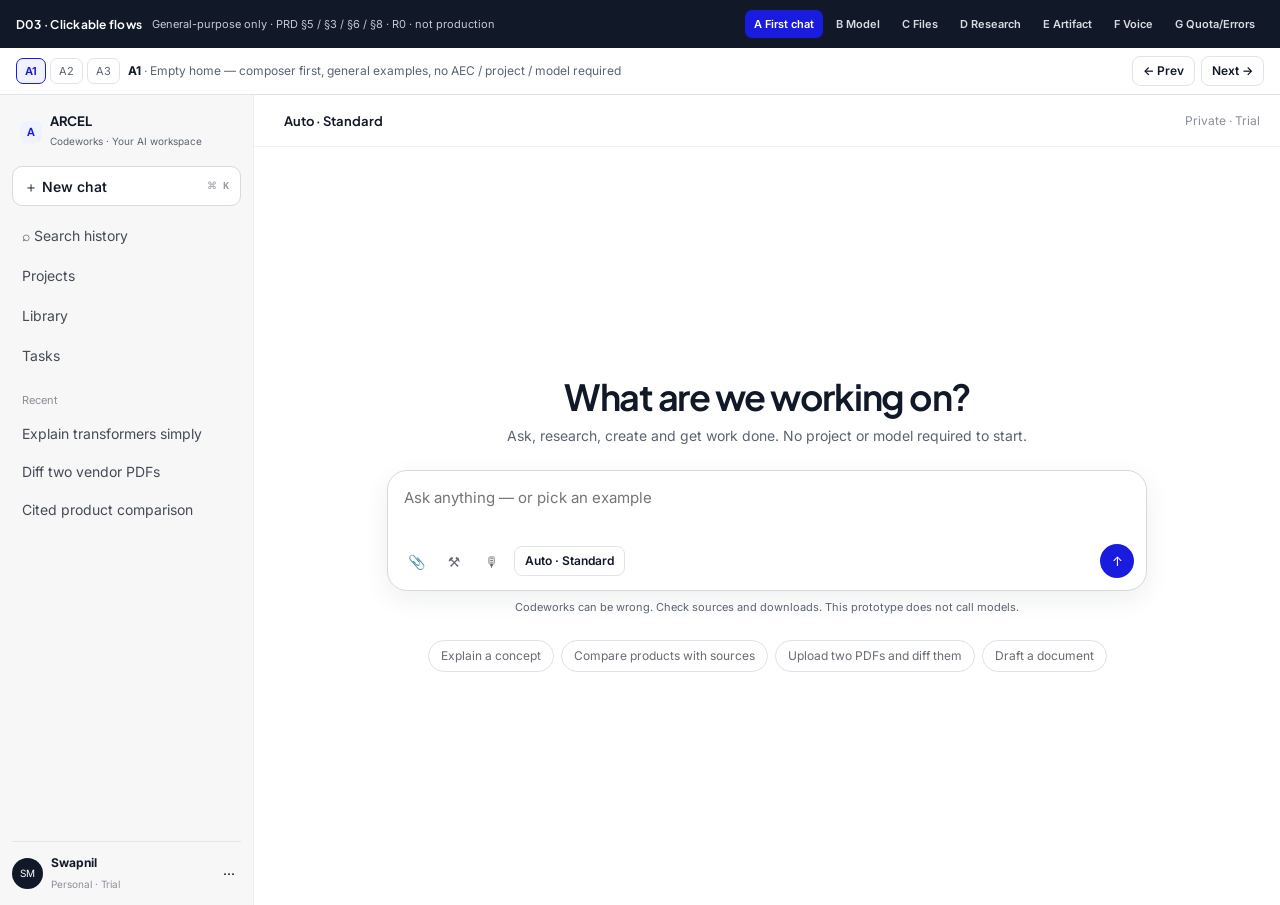
==== docs/flows/prototype/index.html @ da74b68b "docs(D03): add clickable flows for core Codeworks UX R0 flow map and self-contained HTML prototype f" ====
<!doctype html>
<html lang="en">
<head>
  <meta charset="UTF-8" />
  <meta name="viewport" content="width=device-width, initial-scale=1.0" />
  <meta name="theme-color" content="#FFFFFF" />
  <meta name="color-scheme" content="light" />
  <title>ARCEL Codeworks — D03 clickable flows</title>
  <link rel="preconnect" href="https://fonts.googleapis.com" />
  <link rel="preconnect" href="https://fonts.gstatic.com" crossorigin />
  <link href="https://fonts.googleapis.com/css2?family=Inter:wght@400;500;600;650&family=Plus+Jakarta+Sans:wght@560;650;700&display=swap" rel="stylesheet" />
  <style>
    :root {
      --blue: #191bdf;
      --ink: #111827;
      --muted: #5a6470;
      --pale: #f1f2ff;
      --sidebar: #f7f7f8;
      --line: #e2e3e7;
      --white: #ffffff;
      --radius: 14px;
      --ease: cubic-bezier(.2, .8, .2, 1);
      --warn: #8a5a00;
      --warn-bg: #fff6e5;
      --danger: #9b1c1c;
      --danger-bg: #fdecec;
      --ok: #0f6b3a;
      --ok-bg: #e8f7ee;
    }
    * { box-sizing: border-box; }
    html, body { margin: 0; min-height: 100%; background: #eef0f3; color: var(--ink); font: 14px/1.5 Inter, system-ui, sans-serif; }
    button, textarea, input { color: inherit; font: inherit; }
    button { border: 0; background: none; cursor: pointer; }
    button:focus-visible, textarea:focus-visible, input:focus-visible { outline: 2px solid rgba(25, 27, 223, .55); outline-offset: 2px; }
    [hidden] { display: none !important; }

    .proto {
      position: sticky; top: 0; z-index: 40;
      display: grid; grid-template-columns: 1fr auto; gap: 12px; align-items: center;
      padding: 10px 16px; background: #111827; color: #fff;
    }
    .proto-brand { display: flex; flex-wrap: wrap; align-items: center; gap: 10px; }
    .proto-brand b { font: 650 12px "Plus Jakarta Sans", sans-serif; letter-spacing: .02em; }
    .proto-brand span { color: #c5c9d2; font-size: 11px; }
    .flows { display: flex; flex-wrap: wrap; gap: 4px; }
    .flows button {
      height: 28px; padding: 0 9px; border-radius: 7px; color: #d7dbe3; font-size: 11px; font-weight: 600;
    }
    .flows button:hover { background: #2a3140; color: #fff; }
    .flows button.active { background: #191bdf; color: #fff; }
    .screen-row {
      display: flex; flex-wrap: wrap; align-items: center; gap: 8px;
      padding: 8px 16px; background: #fff; border-bottom: 1px solid var(--line);
    }
    .chips { display: flex; gap: 4px; }
    .chips button {
      height: 26px; padding: 0 8px; border: 1px solid var(--line); border-radius: 7px; font-size: 11px; color: var(--muted);
    }
    .chips button.active { border-color: var(--blue); background: var(--pale); color: var(--blue); font-weight: 650; }
    .screen-meta { flex: 1; color: var(--muted); font-size: 12px; }
    .screen-meta strong { color: var(--ink); }
    .nav-btns { display: flex; gap: 6px; }
    .nav-btns button, .ghost, .primary, .chip {
      height: 30px; padding: 0 10px; border-radius: 8px; font-size: 12px; font-weight: 600;
    }
    .nav-btns button, .ghost { border: 1px solid var(--line); background: #fff; }
    .nav-btns button:hover, .ghost:hover { border-color: #babdc5; }
    .primary { background: var(--blue); color: #fff; }
    .primary:hover { background: #0f10b9; }
    .primary:disabled, .send:disabled { opacity: .5; cursor: default; }

    .app { min-height: calc(100vh - 90px); display: grid; grid-template-columns: 254px minmax(0, 1fr); background: #fff; }
    .sidebar {
      display: flex; flex-direction: column; padding: 16px 12px 12px;
      background: var(--sidebar); border-right: 1px solid #ededee;
    }
    .brand { display: flex; align-items: center; gap: 8px; padding: 2px 8px 12px; }
    .brand-mark {
      width: 22px; height: 22px; border-radius: 6px; background: var(--pale); color: var(--blue);
      display: grid; place-items: center; font: 700 11px "Plus Jakarta Sans", sans-serif;
    }
    .brand strong { display: block; font: 700 13px "Plus Jakarta Sans", sans-serif; letter-spacing: -.02em; }
    .brand small { color: var(--muted); font-size: 10px; }
    .new-chat {
      margin: 4px 0 10px; height: 40px; border: 1px solid #d9dade; border-radius: 10px; background: #fff;
      display: flex; align-items: center; gap: 10px; padding: 0 11px; text-align: left; font-weight: 560;
    }
    .new-chat:hover { border-color: #b8bac2; }
    .new-chat kbd { margin-left: auto; color: #989ca4; font-size: 10px; }
    .nav { display: grid; gap: 2px; }
    .nav button, .recent button {
      width: 100%; height: 38px; border-radius: 9px; display: flex; align-items: center; gap: 10px;
      padding: 0 10px; color: #454b55; text-align: left;
    }
    .nav button:hover, .nav button.active, .recent button:hover { background: #ebebed; color: var(--ink); }
    .nav button.active { font-weight: 650; }
    .section { margin-top: 18px; }
    .section > p { margin: 0 0 6px; padding: 0 10px; color: #8b8f97; font-size: 11px; }
    .account {
      margin-top: auto; padding-top: 12px; border-top: 1px solid #e4e4e6;
      display: grid; grid-template-columns: 31px 1fr auto; gap: 8px; align-items: center;
    }
    .avatar { width: 31px; height: 31px; border-radius: 50%; display: grid; place-items: center; background: var(--ink); color: #fff; font-size: 10px; }
    .account strong { display: block; font-size: 12px; }
    .account small { color: #8a8f97; font-size: 10px; }
    .acct-menu {
      position: relative;
    }
    .acct-pop {
      position: absolute; left: 0; bottom: 36px; width: 210px; padding: 6px;
      border: 1px solid #d9dade; border-radius: 12px; background: #fff;
      box-shadow: 0 14px 36px rgba(17, 24, 39, .13); z-index: 20;
    }
    .acct-pop button { width: 100%; height: 36px; border-radius: 8px; padding: 0 10px; text-align: left; }
    .acct-pop button:hover { background: #f4f4f5; }

    .workspace { min-width: 0; display: grid; grid-template-rows: auto 1fr auto; }
    .workspace.split { grid-template-columns: minmax(0, 1fr) minmax(280px, 42%); }
    .workspace.split .thread-wrap, .workspace.split .composer-dock { grid-column: 1; }
    .workspace.split .panel { grid-column: 2; grid-row: 1 / span 3; }

    .topbar { height: 52px; display: flex; align-items: center; justify-content: space-between; padding: 0 20px; border-bottom: 1px solid #f0f0f2; }
    .intel {
      display: flex; align-items: center; gap: 6px; height: 34px; padding: 0 10px; border-radius: 8px; font: 650 13px "Plus Jakarta Sans", sans-serif;
    }
    .intel:hover { background: #f3f3f4; }
    .stage { min-height: 0; overflow: auto; }
    .home { min-height: 100%; display: grid; place-items: center; padding: 36px 24px 40px; }
    .welcome { width: min(760px, 100%); text-align: center; }
    .welcome h1 { margin: 0; font: 650 clamp(28px, 4vw, 36px)/1.15 "Plus Jakarta Sans", sans-serif; letter-spacing: -.035em; }
    .welcome > p { margin: 8px 0 24px; color: var(--muted); }
    .suggestions { margin-top: 14px; display: flex; justify-content: center; flex-wrap: wrap; gap: 7px; }
    .suggestions button {
      height: 32px; padding: 0 12px; border: 1px solid #e1e2e5; border-radius: 99px; color: #676d76; background: #fff; font-size: 12px;
    }
    .suggestions button:hover { border-color: #c5c7cd; color: var(--ink); }

    .thread-wrap { padding: 24px 24px 12px; }
    .thread { width: min(760px, 100%); margin: 0 auto; display: grid; gap: 22px; }
    .msg-user { display: flex; justify-content: flex-end; }
    .msg-user > div { max-width: 78%; padding: 11px 15px; border-radius: 18px 18px 4px 18px; background: #f0f0f2; }
    .msg-ai { display: grid; grid-template-columns: 29px 1fr; gap: 12px; }
    .mark { width: 29px; height: 29px; border-radius: 8px; display: grid; place-items: center; background: var(--pale); color: var(--blue); font: 700 11px "Plus Jakarta Sans", sans-serif; }
    .msg-ai .body p { margin: 2px 0 0; line-height: 1.7; }
    .actions { display: flex; flex-wrap: wrap; gap: 6px; margin-top: 12px; }
    .actions button {
      height: 28px; padding: 0 8px; border-radius: 7px; color: #5c6370; font-size: 11px;
    }
    .actions button:hover { background: #f2f2f3; color: var(--ink); }
    .sources { display: flex; gap: 7px; margin-top: 12px; flex-wrap: wrap; }
    .sources button {
      max-width: 220px; height: 34px; border: 1px solid var(--line); border-radius: 9px;
      display: flex; align-items: center; gap: 7px; padding: 0 9px; font-size: 11px; background: #fff;
    }
    .sources b { width: 17px; height: 17px; border-radius: 5px; display: grid; place-items: center; background: var(--pale); color: var(--blue); font-size: 9px; }
    .thinking { display: flex; gap: 5px; align-items: center; height: 28px; }
    .thinking i { width: 5px; height: 5px; border-radius: 50%; background: #8e9299; animation: pulse 1.2s infinite; }
    .thinking i:nth-child(2) { animation-delay: .15s; }
    .thinking i:nth-child(3) { animation-delay: .3s; }

    .composer-dock { padding: 8px 24px 16px; }
    .composer {
      width: min(760px, 100%); margin: 0 auto; border: 1px solid #d7d8dc; border-radius: 20px; padding: 12px;
      background: #fff; box-shadow: 0 8px 26px rgba(17, 24, 39, .07);
    }
    .composer textarea { width: 100%; min-height: 56px; resize: none; border: 0; outline: 0; background: transparent; padding: 4px; font-size: 15px; }
    .composer-bar { display: flex; justify-content: space-between; align-items: center; gap: 10px; }
    .composer-bar > div { display: flex; align-items: center; gap: 6px; flex-wrap: wrap; }
    .icon-btn { width: 32px; height: 32px; border-radius: 9px; display: grid; place-items: center; color: #656b75; }
    .icon-btn:hover, .icon-btn.on { background: #f1f1f3; color: var(--ink); }
    .icon-btn.on { color: var(--blue); background: var(--pale); }
    .tool-chip {
      height: 26px; padding: 0 8px; border-radius: 99px; background: var(--pale); color: var(--blue); font-size: 11px; font-weight: 650;
    }
    .send { width: 34px; height: 34px; border-radius: 50%; display: grid; place-items: center; background: var(--blue); color: #fff; font-size: 13px; }
    .hint { margin: 6px 0 0; text-align: center; color: #969aa2; font-size: 11px; }

    .panel {
      border-left: 1px solid var(--line); background: #fafafa; display: flex; flex-direction: column; min-height: 100%;
    }
    .panel header { display: flex; justify-content: space-between; align-items: center; padding: 14px 16px; border-bottom: 1px solid var(--line); }
    .panel header strong { font: 650 13px "Plus Jakarta Sans", sans-serif; }
    .panel .content { padding: 16px; overflow: auto; }
    .doc {
      background: #fff; border: 1px solid var(--line); border-radius: 12px; padding: 16px; min-height: 240px;
    }
    .doc h3 { margin: 0 0 8px; font: 650 16px "Plus Jakarta Sans", sans-serif; }
    .doc p.sel { background: #eef0ff; outline: 1px solid rgba(25, 27, 223, .25); border-radius: 6px; padding: 6px; cursor: pointer; }
    .versions { display: grid; gap: 6px; margin-top: 12px; }
    .versions button { text-align: left; padding: 8px 10px; border: 1px solid var(--line); border-radius: 8px; background: #fff; font-size: 12px; }
    .versions button.active { border-color: var(--blue); background: var(--pale); }

    .banner { width: min(760px, 100%); margin: 0 auto 12px; padding: 12px 14px; border-radius: 12px; }
    .banner.quota { background: var(--warn-bg); color: var(--warn); }
    .banner.danger { background: var(--danger-bg); color: var(--danger); }
    .banner.ok { background: var(--ok-bg); color: var(--ok); }
    .banner.muted { background: #f3f4f6; color: #3f4650; }
    .banner strong { display: block; margin-bottom: 4px; }
    .banner .row { display: flex; flex-wrap: wrap; gap: 6px; margin-top: 8px; }

    .card-list { width: min(720px, 100%); margin: 24px auto; display: grid; gap: 10px; }
    .card { border: 1px solid var(--line); border-radius: 12px; padding: 14px; background: #fff; text-align: left; }
    .card h2 { margin: 0 0 6px; font: 650 16px "Plus Jakarta Sans", sans-serif; }
    .file { display: grid; grid-template-columns: 1fr auto; gap: 8px; align-items: center; padding: 10px 0; border-bottom: 1px solid #f0f0f2; }
    .file:last-child { border-bottom: 0; }
    .pill { padding: 2px 7px; border-radius: 99px; font-size: 10px; font-weight: 650; }
    .pill.ready { background: var(--ok-bg); color: var(--ok); }
    .pill.partial { background: var(--warn-bg); color: var(--warn); }
    .pill.failed { background: var(--danger-bg); color: var(--danger); }
    .pill.load { background: var(--pale); color: var(--blue); }

    .picker, .overlay {
      position: fixed; z-index: 30; border: 1px solid #d9dade; border-radius: 12px; background: #fff;
      box-shadow: 0 16px 40px rgba(17, 24, 39, .14);
    }
    .picker { width: min(420px, calc(100vw - 24px)); padding: 8px; }
    .picker p, .overlay p.k { margin: 6px 10px 8px; color: #8b8f97; font-size: 10px; text-transform: uppercase; letter-spacing: .06em; }
    .picker button.row, .model-row {
      width: 100%; min-height: 52px; border-radius: 8px; padding: 8px 10px; display: grid; grid-template-columns: 1fr auto; gap: 8px; text-align: left;
    }
    .picker button.row:hover, .model-row:hover, .model-row.active { background: #f4f4f5; }
    .model-row small, .picker small { color: #8b8f97; font-size: 11px; }
    .effort { display: flex; gap: 4px; padding: 4px 10px 10px; }
    .effort button { height: 28px; padding: 0 10px; border-radius: 7px; background: #f3f3f4; font-size: 11px; }
    .effort button.active { background: #fff; box-shadow: 0 1px 4px rgba(17, 24, 39, .08); font-weight: 650; }
    .backdrop { position: fixed; inset: 0; background: rgba(17, 24, 39, .28); z-index: 25; }
    .sheet {
      position: fixed; left: 50%; top: 12vh; transform: translateX(-50%); width: min(560px, calc(100% - 32px));
      z-index: 30; background: #fff; border-radius: 16px; padding: 18px; box-shadow: 0 22px 70px rgba(17, 24, 39, .2);
    }
    .sheet h2 { margin: 0 0 8px; font: 650 20px "Plus Jakarta Sans", sans-serif; }
    .rec { display: flex; align-items: center; gap: 10px; padding: 8px 0; }
    .dot { width: 8px; height: 8px; border-radius: 50%; background: #e11; box-shadow: 0 0 0 4px rgba(225, 17, 17, .15); }
    .progress { height: 6px; border-radius: 99px; background: #ececf0; overflow: hidden; }
    .progress > span { display: block; height: 100%; width: 62%; background: var(--blue); }

    .lib { width: min(880px, calc(100% - 40px)); margin: 28px auto 60px; }
    .lib h1 { margin: 0; font: 650 28px "Plus Jakarta Sans", sans-serif; }
    .lib > p { color: var(--muted); }
    .grid { display: grid; grid-template-columns: repeat(auto-fill, minmax(240px, 1fr)); gap: 10px; margin-top: 16px; }

    @keyframes pulse { 0%, 60%, 100% { transform: translateY(0); opacity: .45; } 30% { transform: translateY(-4px); opacity: 1; } }
    @media (max-width: 860px) {
      .app { grid-template-columns: 1fr; }
      .sidebar { display: none; }
      .workspace.split { grid-template-columns: 1fr; }
      .workspace.split .panel { grid-column: 1; grid-row: auto; border-left: 0; border-top: 1px solid var(--line); min-height: 280px; }
    }
    @media (prefers-reduced-motion: reduce) {
      *, *::before, *::after { animation: none !important; transition: none !important; }
    }
  </style>
</head>
<body>
  <div class="proto">
    <div class="proto-brand">
      <b>D03 · Clickable flows</b>
      <span>General-purpose only · PRD §5 / §3 / §6 / §8 · R0 · not production</span>
    </div>
    <nav class="flows" id="flow-tabs" aria-label="Flows"></nav>
  </div>
  <div class="screen-row">
    <div class="chips" id="screen-chips"></div>
    <div class="screen-meta" id="screen-meta"></div>
    <div class="nav-btns">
      <button type="button" id="prev">← Prev</button>
      <button type="button" id="next">Next →</button>
    </div>
  </div>

  <div class="app">
    <aside class="sidebar" aria-label="Navigation">
      <div class="brand">
        <span class="brand-mark">A</span>
        <div>
          <strong>ARCEL</strong>
          <small>Codeworks · Your AI workspace</small>
        </div>
      </div>
      <button class="new-chat" data-go="A1">＋ New chat <kbd>⌘ K</kbd></button>
      <nav class="nav">
        <button type="button" data-ia="search">⌕ Search history</button>
        <button type="button" data-ia="projects" id="nav-projects">Projects</button>
        <button type="button" data-ia="library" id="nav-library">Library</button>
        <button type="button" data-ia="tasks" id="nav-tasks">Tasks</button>
      </nav>
      <section class="section">
        <p>Recent</p>
        <div class="recent">
          <button type="button" data-go="A3">Explain transformers simply</button>
          <button type="button" data-go="C2">Diff two vendor PDFs</button>
          <button type="button" data-go="D2">Cited product comparison</button>
        </div>
      </section>
      <div class="account">
        <span class="avatar">SM</span>
        <div><strong>Swapnil</strong><small>Personal · Trial</small></div>
        <div class="acct-menu">
          <button type="button" id="acct-toggle" aria-expanded="false" aria-haspopup="true">···</button>
          <div class="acct-pop" id="acct-pop" hidden>
            <button type="button" data-ia="models">Models</button>
            <button type="button" data-ia="connections">Connections</button>
            <button type="button" data-ia="usage">Usage</button>
            <button type="button" data-ia="privacy">Privacy</button>
            <button type="button" data-ia="settings">Settings</button>
          </div>
        </div>
      </div>
    </aside>

    <div class="workspace" id="workspace"></div>
  </div>

  <div class="backdrop" id="backdrop" hidden></div>
  <div id="float"></div>

  <script>
    const FLOWS = [
      { id: "A", name: "First chat", screens: ["A1", "A2", "A3"] },
      { id: "B", name: "Model", screens: ["B1", "B2"] },
      { id: "C", name: "Files", screens: ["C1", "C2"] },
      { id: "D", name: "Research", screens: ["D1", "D2"] },
      { id: "E", name: "Artifact", screens: ["E1"] },
      { id: "F", name: "Voice", screens: ["F1"] },
      { id: "G", name: "Quota/Errors", screens: ["G1"] }
    ];
    const ORDER = FLOWS.flatMap(f => f.screens);
    const META = {
      A1: "Empty home — composer first, general examples, no AEC / project / model required",
      A2: "Streaming reply — Stop marks output partial; no private chain-of-thought",
      A3: "Response actions — Copy, save, artifact, retry, Details (actual model)",
      B1: "Auto · Standard — effort Quick / Standard / Deep; tools stay separate",
      B2: "Choose model — curated catalog; lock named model or return to Auto",
      C1: "Upload states — Ready / Partial / Failed before the model can use a file",
      C2: "Cited pages — locators open the original revision in the source panel",
      D1: "Research plan — scope, estimate, confirm when outside allowance",
      D2: "Async report — cancel / reopen; methodology + substantiated source count",
      E1: "Artifact panel — select-revise; restore creates a new version",
      F1: "Voice — visible recording, editable transcript, continue in the same thread",
      G1: "Quota & errors — distinct banners; no automatic overage"
    };

    const MODELS = [
      { id: "auto", name: "Auto", pub: "ARCEL routing", meta: "Selects third-party models in policy. Not an ARCEL-trained foundation model.", cost: "—" },
      { id: "fast", name: "Atlas Fast", pub: "OpenAI", meta: "Everyday Q&A and short rewrites · text · low latency", cost: "$" },
      { id: "balanced", name: "Helix Balanced", pub: "Anthropic", meta: "Default writing, files, tools · text + image in", cost: "$$" },
      { id: "deep", name: "Keystone Reason", pub: "xAI", meta: "Hard analysis and planning · tools · slower", cost: "$$$" },
      { id: "code", name: "Rivets Code", pub: "Anthropic", meta: "Generation and repair · sandbox tools", cost: "$$" },
      { id: "long", name: "Wide Context", pub: "Google", meta: "Long docs and visual inputs · 1M-class context", cost: "$$" },
      { id: "alt", name: "Second Opinion", pub: "OpenAI", meta: "Independent family for a deliberate second pass", cost: "$$" }
    ];

    const state = {
      screen: "A1",
      prompt: "",
      effort: "Standard",
      model: "auto",
      locked: false,
      tools: [],
      menu: null,
      ia: null,
      recording: false,
      transcript: "",
      selectedPara: false,
      version: "v3",
      fileRetry: false,
      errorKind: "quota"
    };

    const $ = id => document.getElementById(id);
    const esc = s => String(s).replace(/[&<>"']/g, c => ({ "&": "&amp;", "<": "&lt;", ">": "&gt;", '"': "&quot;", "'": "&#039;" }[c]));

    function go(id) {
      if (!ORDER.includes(id)) return;
      state.screen = id;
      state.menu = null;
      if (id !== "F1") state.recording = false;
      closeFloat();
      render();
    }
    function flowOf(id) { return FLOWS.find(f => f.screens.includes(id)); }
    function shift(delta) {
      const i = ORDER.indexOf(state.screen);
      go(ORDER[Math.max(0, Math.min(ORDER.length - 1, i + delta))]);
    }

    function composer({ streaming = false, placeholder = "Message Codeworks…" } = {}) {
      const intel = state.locked
        ? `${MODELS.find(m => m.id === state.model)?.name || "Named"} · ${state.effort}`
        : `Auto · ${state.effort}`;
      const chips = state.tools.map(t => `<button type="button" class="tool-chip" data-action="remove-tool" data-tool="${esc(t)}">${esc(t)} ×</button>`).join("");
      return `
        <section class="composer">
          <textarea id="prompt" placeholder="${esc(placeholder)}" aria-label="Message Codeworks">${esc(state.prompt)}</textarea>
          <div class="composer-bar">
            <div>
              <button type="button" class="icon-btn" data-action="attach" aria-label="Attach" title="Attach">📎</button>
              <button type="button" class="icon-btn ${state.menu === "tools" ? "on" : ""}" data-action="tools" aria-label="Tools" title="Tools">⚒</button>
              <button type="button" class="icon-btn ${state.recording ? "on" : ""}" data-action="mic" aria-label="Microphone" title="Mic">🎙</button>
              ${chips}
              <button type="button" class="ghost" data-action="intel" aria-label="Intelligence and effort">${esc(intel)}</button>
            </div>
            <button type="button" class="send" data-action="${streaming ? "stop" : "send"}" aria-label="${streaming ? "Stop" : "Send"}">${streaming ? "■" : "↑"}</button>
          </div>
        </section>
        <p class="hint">Codeworks can be wrong. Check sources and downloads. This prototype does not call models.</p>`;
    }

    function ai(html, extras = "") {
      return `<article class="msg-ai"><div class="mark" aria-hidden="true">A</div><div class="body">${html}${extras}</div></article>`;
    }

    function actionBar(extra = "") {
      return `<div class="actions">
        <button type="button" data-action="copy">Copy</button>
        <button type="button" data-action="save">Save to project</button>
        <button type="button" data-go="E1">Open artifact</button>
        <button type="button" data-go="B2">Retry with another model</button>
        <button type="button" data-action="details">Details</button>
        <button type="button">Feedback</button>
        ${extra}
      </div>`;
    }

    function renderChrome() {
      $("flow-tabs").innerHTML = FLOWS.map(f =>
        `<button type="button" class="${flowOf(state.screen).id === f.id ? "active" : ""}" data-flow="${f.id}">${f.id} ${f.name}</button>`
      ).join("");
      const flow = flowOf(state.screen);
      $("screen-chips").innerHTML = flow.screens.map(id =>
        `<button type="button" class="${state.screen === id ? "active" : ""}" data-go="${id}">${id}</button>`
      ).join("");
      $("screen-meta").innerHTML = `<strong>${state.screen}</strong> · ${META[state.screen]}`;
      $("prev").disabled = state.screen === ORDER[0];
      $("next").disabled = state.screen === ORDER[ORDER.length - 1];
      document.querySelectorAll("[data-ia]").forEach(btn => {
        btn.classList.toggle("active", state.ia === btn.dataset.ia && ["projects", "library", "tasks"].includes(state.ia));
      });
    }

    function shell(main, { split = false, panel = "", streaming = false, dock = true } = {}) {
      const ws = $("workspace");
      ws.className = "workspace" + (split ? " split" : "");
      ws.innerHTML = `
        <header class="topbar">
          <button type="button" class="intel" data-action="intel">${state.locked ? esc(MODELS.find(m => m.id === state.model).name) : "Auto"} · ${esc(state.effort)}</button>
          <span style="color:#8a8f97;font-size:12px">Private · Trial</span>
        </header>
        <div class="stage">${main}</div>
        ${dock ? `<div class="composer-dock">${composer({ streaming })}</div>` : ""}
        ${panel}`;
    }

    function iaView() {
      const titles = {
        projects: ["Projects", "Optional. New project is empty — no sample client data. Move a chat here to see which instructions and access change."],
        library: ["Library", "Original uploads stay distinct from generated artifacts. Delete prevents new retrieval."],
        tasks: ["Tasks", "Pause a recurring briefing without deleting its history. Spend caps are visible before run."]
      };
      if (titles[state.ia]) {
        const [h, p] = titles[state.ia];
        const cards = state.ia === "projects"
          ? `<button class="card" type="button" data-go="A1"><h2>Untitled project</h2><small>0 chats · create is optional</small></button>
             <button class="card" type="button" data-go="C2"><h2>Vendor comparison</h2><small>2 files · moved from chat with confirmation</small></button>`
          : state.ia === "library"
          ? `<button class="card" type="button" data-go="C1"><h2>acme-security.pdf</h2><small>Original · Ready</small></button>
             <button class="card" type="button" data-go="E1"><h2>Comparison draft.md</h2><small>Generated artifact · v3</small></button>`
          : `<button class="card" type="button" data-go="D2"><h2>Monday briefing</h2><small>Weekly · Pause keeps history</small></button>
             <button class="card" type="button"><h2>Paused: launch digest</h2><small>No future runs</small></button>`;
        shell(`<div class="lib"><h1>${h}</h1><p>${p}</p><div class="grid">${cards}</div></div>`, { dock: false });
        return true;
      }
      return false;
    }

    function screenA1() {
      shell(`<main class="home"><div class="welcome">
        <h1>What are we working on?</h1>
        <p>Ask, research, create and get work done. No project or model required to start.</p>
        ${composer({ placeholder: "Ask anything — or pick an example" })}
        <div class="suggestions">
          <button type="button" data-suggest="Explain transformers like I am new to machine learning, then keep this thread so I can switch to a more formal tone.">Explain a concept</button>
          <button type="button" data-go="D1">Compare products with sources</button>
          <button type="button" data-go="C1">Upload two PDFs and diff them</button>
          <button type="button" data-suggest="Draft a one-page brief I can edit in the artifact panel.">Draft a document</button>
        </div>
      </div></main>`, { dock: false });
    }

    function screenA2() {
      shell(`<div class="thread-wrap"><div class="thread">
        <article class="msg-user"><div>${esc(state.prompt || "Explain transformers like I am new to machine learning.")}</div></article>
        ${ai(`<p>A transformer is a pattern for turning a sequence (words, tokens) into another sequence. It does not read left-to-right like older models; it looks at the whole context at once using attention.</p>
          <div class="thinking" aria-label="Working"><i></i><i></i><i></i></div>
          <p style="color:var(--muted);font-size:12px;margin-top:8px">Working · Auto chose Helix Balanced · no private chain-of-thought</p>`)}
      </div></div>`, { streaming: true });
    }

    function screenA3() {
      shell(`<div class="thread-wrap"><div class="thread">
        <article class="msg-user"><div>${esc(state.prompt || "Explain transformers like I am new to machine learning.")}</div></article>
        ${ai(`<p>A transformer is a pattern for turning a sequence into another sequence. Attention lets each token look at the rest of the context at once, which is why long instructions and files stay usable in one conversation.</p>
          <p>Say if you want this in a more formal tone — same thread, no new chat.</p>${actionBar()}`)}
      </div></div>`);
    }

    function screenB1() {
      state.menu = state.menu || "intel";
      shell(`<div class="thread-wrap"><div class="thread">
        ${ai(`<p><strong>Auto · ${esc(state.effort)}</strong> is the default. Task tools stay in the composer Tools menu. Effort only changes how much time and compute are appropriate.</p>
          <p>Quick favors latency. Standard is the default balance. Deep permits more reasoning, subject to budget.</p>`)}
      </div></div>`);
    }

    function screenB2() {
      state.menu = "models";
      shell(`<div class="thread-wrap"><div class="thread">
        ${ai(`<p>Lock a named, verified model. Codeworks will use it or explain why it cannot — it will not silently switch publishers.</p>`)}
      </div></div>`);
    }

    function screenC1() {
      const failed = state.fileRetry ? "Ready" : "Failed";
      const failedCls = state.fileRetry ? "ready" : "failed";
      shell(`<div class="thread-wrap">
        <div class="card-list">
          <div class="card">
            <h2>Attachments · 2 of 10</h2>
            <p style="margin:0 0 8px;color:var(--muted);font-size:13px">The model cannot use a file until extraction status is explicit. Limits shown are test targets, not entitlements.</p>
            <div class="file"><div><strong>acme-security.pdf</strong><br><small>1.8 MiB · PDF · pages 1–24 indexed</small></div><span class="pill ready">Ready</span></div>
            <div class="file"><div><strong>helix-dpa.pdf</strong><br><small>2.1 MiB · PDF · ${state.fileRetry ? "pages 1–18 indexed" : "pages 4–5 unreadable"}</small></div><span class="pill ${failedCls}">${failed}</span></div>
            <div class="actions">
              <button type="button" data-action="retry-file">${state.fileRetry ? "Ready — send" : "Retry failed file"}</button>
              <button type="button" class="primary" data-go="C2">Send with files</button>
            </div>
          </div>
        </div>
      </div>`);
    }

    function screenC2() {
      const panel = `<aside class="panel" aria-label="Source panel">
        <header><strong>acme-security.pdf · p.12</strong><button type="button" class="ghost" data-go="C1">Return</button></header>
        <div class="content">
          <div class="doc">
            <h3>12. Retention</h3>
            <p>Customer content is retained for 30 days in the active system unless a longer hold is requested in writing.</p>
            <p style="color:var(--muted);font-size:12px">Original revision · locator p.12 · not a visual measurement</p>
          </div>
        </div>
      </aside>`;
      shell(`<div class="thread-wrap"><div class="thread">
        <article class="msg-user"><div>What differs between these two DPAs on retention and subprocessors? Cite pages.</div></article>
        ${ai(`<p>Both vendors state a 30-day active retention default. Acme lists subprocessors on p.12; Helix points to a URL and does not enumerate them in the PDF (p.7).</p>
          <p>Helix pages 4–5 were unreadable — that gap is disclosed, not filled in.</p>
          <div class="sources">
            <button type="button"><b>1</b><span>acme-security.pdf p.12</span></button>
            <button type="button"><b>2</b><span>helix-dpa.pdf p.7</span></button>
          </div>
          ${actionBar(`<button type="button">Download comparison.xlsx</button>`)}`)}
      </div></div>`, { split: true, panel });
    }

    function screenD1() {
      shell(`<div class="thread-wrap">
        <div class="card-list">
          <div class="card">
            <h2>Deep research plan</h2>
            <p>Scope: <strong>Web</strong> (files off · connectors off). Private connectors are not implied.</p>
            <ol>
              <li>Collect current public pricing and capability pages for three AI clients.</li>
              <li>Reconcile contradictions; prefer primary sources.</li>
              <li>Write a cited comparison with limitations.</li>
            </ol>
            <div class="banner muted"><strong>Estimate</strong>About 6 minutes · ~12 search reads · above Quick chat, inside Standard Deep allowance.</div>
            <div class="actions">
              <button type="button" class="primary" data-go="D2">Start research</button>
              <button type="button" data-go="A1">Cancel</button>
            </div>
          </div>
        </div>
      </div>`);
    }

    function screenD2() {
      const panel = `<aside class="panel" aria-label="Sources">
        <header><strong>Sources · 8 retrieved</strong><button type="button" class="ghost" data-go="A3">Return to chat</button></header>
        <div class="content">
          <div class="versions">
            <button type="button">1 · vendor.com/pricing · retrieved today</button>
            <button type="button">2 · docs.vendor.com/models · 2 Sep 2026</button>
            <button type="button">3 · support.vendor.com/research</button>
          </div>
        </div>
      </aside>`;
      shell(`<div class="thread-wrap"><div class="thread">
        <article class="msg-user"><div>Compare three general-purpose AI clients on search, files and artifacts. Cite sources.</div></article>
        ${ai(`<p>Job is running asynchronously — you can close this tab.</p>
          <div class="progress" aria-label="Progress"><span></span></div>
          <p style="color:var(--muted);font-size:12px">Read 8 sources · heartbeat 12s ago · not a private chain-of-thought</p>
          <div class="doc" style="margin-top:12px">
            <h3>Comparison (draft)</h3>
            <p><strong>Methodology.</strong> Web-only retrieval, primary vendor docs preferred, social popularity ignored as authority.</p>
            <p><strong>Limitations.</strong> Plan entitlements change often; prices were not treated as current without a dated page.</p>
            <p><strong>Unresolved.</strong> Whether each vendor’s consumer search API matches the product UI.</p>
          </div>
          <div class="actions">
            <button type="button" class="ghost">Cancel job</button>
            <button type="button" data-go="E1">Save report as artifact</button>
            <button type="button" data-action="details">Details</button>
          </div>`)}
      </div></div>`, { split: true, panel });
    }

    function screenE1() {
      const v = state.version;
      const panel = `<aside class="panel" aria-label="Artifact">
        <header>
          <strong>Brief.md · ${v} · autosaved</strong>
          <button type="button" class="ghost" data-go="A3">Return to chat</button>
        </header>
        <div class="content">
          <div class="doc">
            <h3>One-page brief</h3>
            <p class="sel" data-action="select-para">Codeworks is a general-purpose AI workspace for ask, research, create and finish work — with portable context and visible spend.</p>
            <p>Projects are optional. AEC is an installable pack later, not this home screen.</p>
          </div>
          ${state.selectedPara ? `<div class="actions"><button type="button" class="primary" data-action="revise">Revise selection</button></div>` : `<p style="color:var(--muted);font-size:12px">Select the highlighted paragraph to revise only that scope.</p>`}
          <p class="k" style="margin:14px 0 6px;color:#8b8f97;font-size:11px">VERSION HISTORY</p>
          <div class="versions">
            <button type="button" class="${v === "v3" ? "active" : ""}" data-ver="v3">v3 · current · just now</button>
            <button type="button" class="${v === "v2" ? "active" : ""}" data-ver="v2">v2 · formal tone · yesterday</button>
            <button type="button" data-action="restore">Restore v2 as new version</button>
          </div>
        </div>
      </aside>`;
      shell(`<div class="thread-wrap"><div class="thread">
        <article class="msg-user"><div>Draft a one-page brief I can edit.</div></article>
        ${ai(`<p>Draft is in the panel. Selection-based revise keeps history. Restore writes a <strong>new</strong> version; it does not destroy v3.</p>${actionBar()}`)}
      </div></div>`, { split: true, panel });
    }

    function screenF1() {
      shell(`<div class="thread-wrap"><div class="thread">
        ${state.recording ? `<div class="banner danger rec"><span class="dot"></span><div><strong>Recording</strong>Visible indicator. Cancel discards capture. Nothing is sent until you insert and press Send.</div></div>` : ""}
        ${state.transcript ? `<article class="msg-user"><div>${esc(state.transcript)}</div></article>
          ${ai(`<p>Same conversation as the voice turn. Microphone is released when you continue in text.</p>${actionBar()}`)}` : ai(`<p>Use <strong>Mic</strong> to dictate. The transcript is editable in the composer before send. Denied permission and no-audio are explicit — they are not silent failures.</p>`)}
      </div></div>`);
    }

    function screenG1() {
      const kinds = [
        ["quota", "Quota exhausted"],
        ["provider", "Provider unavailable"],
        ["denied", "Permission denied"],
        ["blocked", "Content blocked"],
        ["network", "Network error"]
      ];
      const bodies = {
        quota: `<div class="banner quota"><strong>Usage remaining: 0 · renews 1 Oct 2026</strong>Deep research and named premium models are paused. You can still view and download existing work. There is no automatic overage.</div>
          <div class="actions">
            <button type="button" class="primary" data-action="cheaper">Use cheaper route · Auto · Quick</button>
            <button type="button" data-ia="usage">View usage</button>
            <button type="button" class="ghost" title="Requires separate opt-in and cap">Explicit top-up…</button>
          </div>`,
        provider: `<div class="banner danger"><strong>Provider unavailable</strong>Helix Balanced did not accept the run. Retry is a new attempt — the partial stream will not be spliced.</div>`,
        denied: `<div class="banner muted"><strong>Permission denied</strong>Drive search is not connected. General file upload still works. This is not a model failure.</div>`,
        blocked: `<div class="banner danger"><strong>Content blocked</strong>The source page was treated as untrusted and was not fetched. Blocked sites are not bypassed.</div>`,
        network: `<div class="banner muted"><strong>Network error</strong>Request id req_8f21. Nothing was stored as an assistant message. Safe to retry.</div>`
      };
      shell(`<div class="thread-wrap">
        <div class="card-list">
          <div class="card">
            <h2>Distinct failure states</h2>
            <p style="color:var(--muted)">CHAT-07 / §8.2 — never generic success, never silent overage, never stored as ordinary assistant context.</p>
            <div class="actions">
              ${kinds.map(([id, label]) => `<button type="button" class="${state.errorKind === id ? "primary" : "ghost"}" data-error="${id}">${label}</button>`).join("")}
            </div>
            <div style="margin-top:14px">${bodies[state.errorKind]}</div>
          </div>
        </div>
      </div>`);
    }

    const SCREENS = { A1: screenA1, A2: screenA2, A3: screenA3, B1: screenB1, B2: screenB2, C1: screenC1, C2: screenC2, D1: screenD1, D2: screenD2, E1: screenE1, F1: screenF1, G1: screenG1 };

    function closeFloat() {
      $("backdrop").hidden = true;
      $("float").innerHTML = "";
      $("acct-pop").hidden = true;
      $("acct-toggle").setAttribute("aria-expanded", "false");
    }

    function placePicker(html, anchorEl) {
      $("backdrop").hidden = false;
      $("float").innerHTML = html;
      const box = $("float").firstElementChild;
      if (!box || !anchorEl) return;
      const r = anchorEl.getBoundingClientRect();
      box.classList.add("picker");
      box.style.top = `${Math.min(r.bottom + 8, window.innerHeight - 24)}px`;
      box.style.left = `${Math.max(12, Math.min(r.left, window.innerWidth - 440))}px`;
    }

    function openTools(anchor) {
      const items = ["Search web", "Deep research", "Analyze data", "Create image", "Create document", "Code", "Tasks"];
      placePicker(`<div>
        <p>Tools · task layer (not a model)</p>
        ${items.map(t => `<button type="button" class="row" data-tool-add="${t}"><span><strong>${t}</strong><br><small>${t === "Deep research" ? "Plan + async report" : "Removable chip when selected"}</small></span></button>`).join("")}
      </div>`, anchor);
    }

    function openIntel(anchor) {
      placePicker(`<div>
        <p>Intelligence · who handles the task</p>
        <button type="button" class="row" data-action="use-auto"><span><strong>Auto</strong><br><small>Selects third-party models. Not an ARCEL-trained model.</small></span><span>Default</span></button>
        <button type="button" class="row" data-go="B2"><span><strong>Choose model</strong><br><small>Compact curated list · lock a named model</small></span></button>
        <p>Effort · how much compute</p>
        <div class="effort">
          ${["Quick", "Standard", "Deep"].map(e => `<button type="button" class="${state.effort === e ? "active" : ""}" data-effort="${e}">${e}</button>`).join("")}
        </div>
      </div>`, anchor);
    }

    function openModels(anchor) {
      placePicker(`<div>
        <p>Curated catalog · 4–6 slots · no raw provider IDs</p>
        ${MODELS.filter(m => m.id !== "auto").map(m => `
          <button type="button" class="row model-row ${state.model === m.id ? "active" : ""}" data-lock="${m.id}">
            <span><strong>${esc(m.name)}</strong><br><small>${esc(m.pub)} · ${esc(m.meta)}</small></span>
            <span>${esc(m.cost)}</span>
          </button>`).join("")}
        <button type="button" class="row" data-action="use-auto"><span><strong>Use Auto</strong><br><small>Return to Auto · ${esc(state.effort)}</small></span></button>
      </div>`, anchor);
    }

    function openSheet(kind) {
      const copy = {
        search: ["Search history", `<label style="display:flex;gap:8px;border:1px solid var(--line);border-radius:10px;padding:8px 10px;margin:8px 0"><span>⌕</span><input id="hist" placeholder="Search authorized history" style="border:0;outline:0;width:100%"></label>
          <button type="button" class="row" data-go="A3" style="width:100%;text-align:left;padding:10px 0">Explain transformers simply</button>
          <button type="button" class="row" data-go="C2" style="width:100%;text-align:left;padding:10px 0">Diff two vendor PDFs</button>`],
        models: ["Models", `<p>Account catalog. The composer picker stays the everyday control. Auto is routing — not a proprietary foundation model.</p>
          <button type="button" class="primary" data-go="B2">Open choose-model</button>`],
        connections: ["Connections", `<p>None required to start. Proposed later: Drive, OneDrive/SharePoint, GitHub read. Revoke immediately blocks new retrieval.</p>`],
        usage: ["Usage", `<p>Trial · 18% remaining · renews 1 Oct 2026. A long or multi-model task costs more than a short answer. No unlimited copy. Default: no automatic overage.</p>
          <button type="button" class="primary" data-go="G1">Show quota-exhausted</button>`],
        privacy: ["Privacy", `<p>Private by default. Temporary chat excludes persistent memory with a stated retention window — not a false zero-retention promise. Deletion is explicit.</p>`],
        settings: ["Settings", `<p>Custom instructions, tone, language, timezone, theme (light / dark / system), Enter-to-send. User instructions cannot override platform security.</p>`]
      };
      const [title, body] = copy[kind];
      $("backdrop").hidden = false;
      $("float").innerHTML = `<div class="sheet"><h2>${title}</h2>${body}<div class="actions"><button type="button" class="ghost" data-action="close">Close</button></div></div>`;
    }

    function persistPrompt() {
      const t = document.getElementById("prompt");
      if (t) state.prompt = t.value;
    }

    function render() {
      renderChrome();
      if (state.ia && iaView()) {
        bind();
        maybeMenus();
        return;
      }
      SCREENS[state.screen]();
      bind();
      maybeMenus();
    }

    function maybeMenus() {
      if (state.screen === "B1" && state.menu === "intel") {
        const a = document.querySelector("[data-action='intel']");
        if (a) openIntel(a);
      }
      if (state.screen === "B2" && state.menu === "models") {
        const a = document.querySelector("[data-action='intel']");
        if (a) openModels(a);
      }
    }

    function bind() {
      document.querySelectorAll("[data-go]").forEach(el => el.addEventListener("click", () => {
        persistPrompt();
        state.ia = null;
        go(el.dataset.go);
      }));
      document.querySelectorAll("[data-suggest]").forEach(el => el.addEventListener("click", () => {
        state.prompt = el.dataset.suggest;
        state.ia = null;
        go("A2");
      }));
      document.querySelectorAll("[data-effort]").forEach(el => el.addEventListener("click", () => {
        state.effort = el.dataset.effort;
        render();
      }));
      document.querySelectorAll("[data-lock]").forEach(el => el.addEventListener("click", () => {
        state.model = el.dataset.lock;
        state.locked = true;
        state.menu = null;
        go("A3");
      }));
      document.querySelectorAll("[data-tool-add]").forEach(el => el.addEventListener("click", () => {
        const t = el.dataset.toolAdd;
        if (!state.tools.includes(t)) state.tools.push(t);
        state.menu = null;
        if (t === "Deep research") go("D1");
        else if (t === "Analyze data") go("C1");
        else render();
      }));
      document.querySelectorAll("[data-error]").forEach(el => el.addEventListener("click", () => {
        state.errorKind = el.dataset.error;
        render();
      }));
      document.querySelectorAll("[data-ver]").forEach(el => el.addEventListener("click", () => {
        state.version = el.dataset.ver;
        render();
      }));
    }

    $("flow-tabs").addEventListener("click", e => {
      const b = e.target.closest("[data-flow]");
      if (!b) return;
      persistPrompt();
      state.ia = null;
      go(FLOWS.find(f => f.id === b.dataset.flow).screens[0]);
    });
    $("prev").addEventListener("click", () => { persistPrompt(); state.ia = null; shift(-1); });
    $("next").addEventListener("click", () => { persistPrompt(); state.ia = null; shift(1); });
    $("acct-toggle").addEventListener("click", e => {
      e.stopPropagation();
      const open = $("acct-pop").hidden;
      $("acct-pop").hidden = !open;
      $("acct-toggle").setAttribute("aria-expanded", String(open));
    });
    document.querySelector(".sidebar").addEventListener("click", e => {
      const ia = e.target.closest("[data-ia]");
      if (!ia) return;
      const kind = ia.dataset.ia;
      if (["projects", "library", "tasks"].includes(kind)) {
        state.ia = state.ia === kind ? null : kind;
        closeFloat();
        render();
        return;
      }
      $("acct-pop").hidden = true;
      openSheet(kind);
    });
    $("backdrop").addEventListener("click", () => {
      state.menu = null;
      closeFloat();
    });

    document.body.addEventListener("click", e => {
      const t = e.target.closest("[data-action]");
      if (!t) return;
      const action = t.dataset.action;
      persistPrompt();
      if (action === "close") { state.menu = null; closeFloat(); return; }
      if (action === "send") {
        state.ia = null;
        if (state.screen === "A1" || state.screen === "B1") go("A2");
        else if (state.screen === "C1") go("C2");
        else if (state.screen === "F1" && (state.transcript || state.prompt)) { state.transcript = state.prompt || state.transcript; go("F1"); render(); }
        else go("A3");
        return;
      }
      if (action === "stop") { go("A3"); return; }
      if (action === "attach") { state.ia = null; go("C1"); return; }
      if (action === "tools") { state.menu = "tools"; openTools(t); return; }
      if (action === "intel") { state.menu = "intel"; openIntel(t); return; }
      if (action === "mic") {
        state.ia = null;
        go("F1");
        state.recording = !state.recording;
        if (!state.recording && !state.transcript) {
          state.transcript = "";
          state.prompt = "Can you keep going in text from what I just said about transformer attention?";
        }
        if (state.recording) state.prompt = "";
        render();
        return;
      }
      if (action === "remove-tool") {
        state.tools = state.tools.filter(x => x !== t.dataset.tool);
        render();
        return;
      }
      if (action === "use-auto") {
        state.locked = false;
        state.model = "auto";
        state.menu = null;
        closeFloat();
        go("B1");
        return;
      }
      if (action === "details") {
        openSheet("models");
        $("float").innerHTML = `<div class="sheet"><h2>Run details</h2>
          <p>Model: ${state.locked ? esc(MODELS.find(m => m.id === state.model).name) : "Helix Balanced (Auto)"} · Publisher: Anthropic · Effort: ${esc(state.effort)} · Tools: ${state.tools.join(", ") || "none"} · Duration: 3.1s · Usage: 1.2k in / 420 out</p>
          <div class="actions"><button type="button" class="ghost" data-action="close">Close</button></div></div>`;
        return;
      }
      if (action === "copy" || action === "save") {
        t.textContent = action === "copy" ? "Copied" : "Saved to project";
        return;
      }
      if (action === "retry-file") { state.fileRetry = true; render(); return; }
      if (action === "select-para") { state.selectedPara = true; render(); return; }
      if (action === "revise") {
        state.version = "v4";
        state.selectedPara = false;
        render();
        return;
      }
      if (action === "restore") { state.version = "v4"; render(); return; }
      if (action === "cheaper") { state.effort = "Quick"; state.locked = false; state.model = "auto"; go("A1"); return; }
    });

    render();
  </script>
</body>
</html>
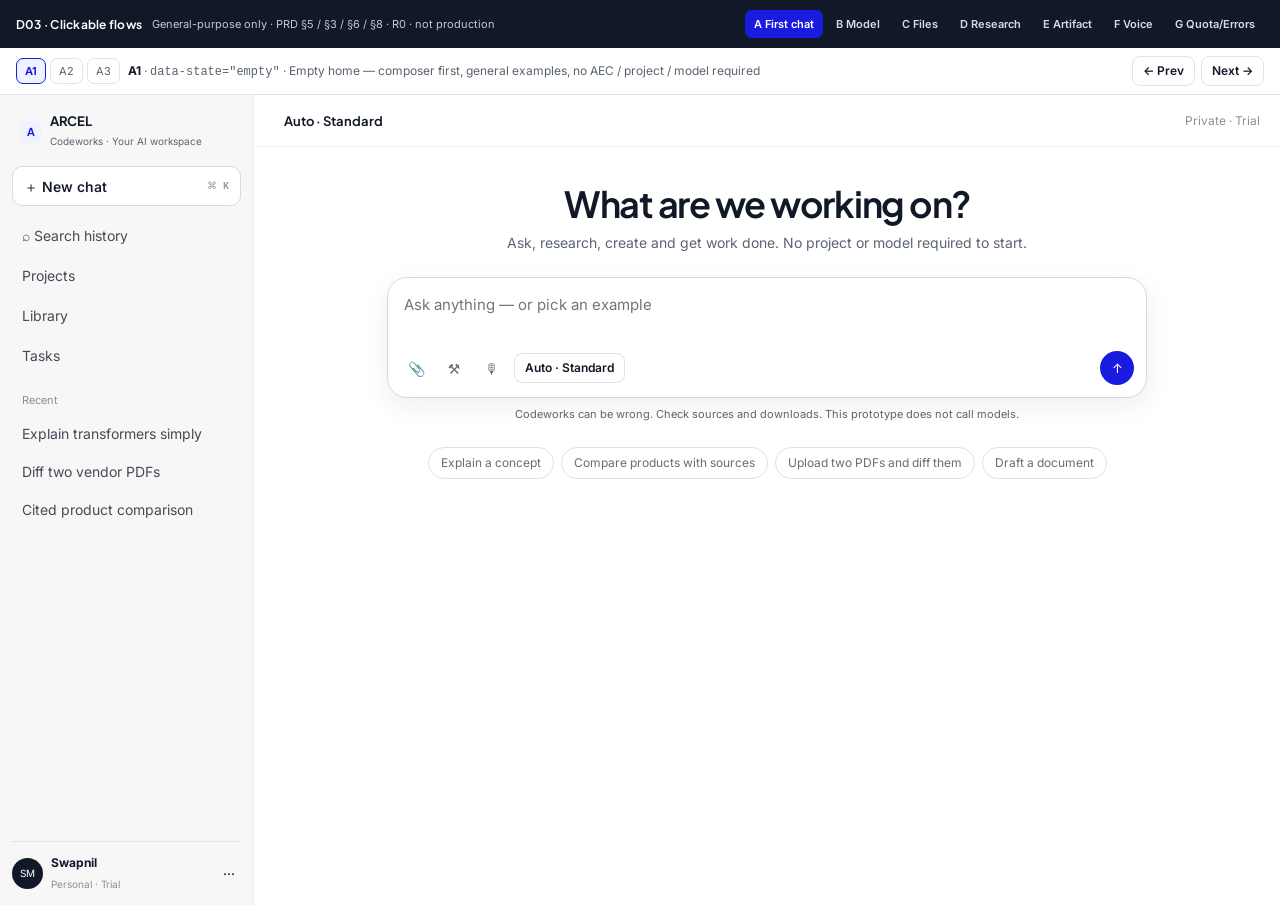
==== commit 51cc5d71: "fix(D03): stamp data-state and data-screen on every A–G root ACC-03 can query [data-state][data-scre" ====
--- a/docs/flows/prototype/index.html
+++ b/docs/flows/prototype/index.html
@@ -125,6 +125,7 @@
     }
     .intel:hover { background: #f3f3f4; }
     .stage { min-height: 0; overflow: auto; }
+    #screenRoot { min-height: 100%; display: block; }
     .home { min-height: 100%; display: grid; place-items: center; padding: 36px 24px 40px; }
     .welcome { width: min(760px, 100%); text-align: center; }
     .welcome h1 { margin: 0; font: 650 clamp(28px, 4vw, 36px)/1.15 "Plus Jakarta Sans", sans-serif; letter-spacing: -.035em; }
@@ -350,6 +351,7 @@
       { id: "alt", name: "Second Opinion", pub: "OpenAI", meta: "Independent family for a deliberate second pass", cost: "$$" }
     ];
 
+    const CANONICAL_STATES = ["empty", "loading", "working", "completed", "partial", "failed", "cancelled", "permission-denied", "quota-exhausted"];
     const state = {
       screen: "A1",
       prompt: "",
@@ -364,17 +366,59 @@
       selectedPara: false,
       version: "v3",
       fileRetry: false,
-      errorKind: "quota"
+      errorKind: "ready",
+      priorState: "empty",
+      a2Outcome: null,
+      d1Phase: "plan",
+      micDenied: false,
+      highlightFailed: false
     };
+
+    function computeStateFor(screen) {
+      switch (screen) {
+        case "A1": return "empty";
+        case "A2":
+          if (state.a2Outcome === "partial") return "partial";
+          if (state.a2Outcome === "cancelled") return "cancelled";
+          return "loading";
+        case "A3": return "completed";
+        case "B1": return CANONICAL_STATES.includes(state.priorState) ? state.priorState : "empty";
+        case "B2": return "completed";
+        case "C1": return "loading";
+        case "C2": return state.highlightFailed ? "failed" : "working";
+        case "D1":
+          if (state.d1Phase === "cancelled") return "cancelled";
+          if (state.d1Phase === "running") return "working";
+          return "empty";
+        case "D2": return "completed";
+        case "E1": return "completed";
+        case "F1":
+          if (state.micDenied) return "permission-denied";
+          if (state.recording) return "working";
+          if (state.transcript) return "completed";
+          return "empty";
+        case "G1":
+          if (state.errorKind === "quota") return "quota-exhausted";
+          if (state.errorKind === "denied") return "permission-denied";
+          if (state.errorKind === "network" || state.errorKind === "provider" || state.errorKind === "blocked") return "failed";
+          return "empty";
+        default: return "empty";
+      }
+    }
 
     const $ = id => document.getElementById(id);
     const esc = s => String(s).replace(/[&<>"']/g, c => ({ "&": "&amp;", "<": "&lt;", ">": "&gt;", '"': "&quot;", "'": "&#039;" }[c]));
 
     function go(id) {
       if (!ORDER.includes(id)) return;
+      if (id === "B1" && state.screen !== "B1") state.priorState = computeStateFor(state.screen);
+      if (id === "A2" && state.screen !== "A2") state.a2Outcome = null;
+      if (id === "D1" && state.screen !== "D1") state.d1Phase = "plan";
+      if (id === "C2" && state.screen !== "C2") state.highlightFailed = false;
+      if (id === "F1" && state.screen !== "F1") { state.recording = false; state.micDenied = false; }
+      else if (id !== "F1") state.recording = false;
       state.screen = id;
       state.menu = null;
-      if (id !== "F1") state.recording = false;
       closeFloat();
       render();
     }
@@ -430,7 +474,7 @@
       $("screen-chips").innerHTML = flow.screens.map(id =>
         `<button type="button" class="${state.screen === id ? "active" : ""}" data-go="${id}">${id}</button>`
       ).join("");
-      $("screen-meta").innerHTML = `<strong>${state.screen}</strong> · ${META[state.screen]}`;
+      $("screen-meta").innerHTML = `<strong>${state.screen}</strong> · <code>data-state="${computeStateFor(state.screen)}"</code> · ${META[state.screen]}`;
       $("prev").disabled = state.screen === ORDER[0];
       $("next").disabled = state.screen === ORDER[ORDER.length - 1];
       document.querySelectorAll("[data-ia]").forEach(btn => {
@@ -440,13 +484,14 @@
 
     function shell(main, { split = false, panel = "", streaming = false, dock = true } = {}) {
       const ws = $("workspace");
+      const ds = computeStateFor(state.screen);
       ws.className = "workspace" + (split ? " split" : "");
       ws.innerHTML = `
         <header class="topbar">
           <button type="button" class="intel" data-action="intel">${state.locked ? esc(MODELS.find(m => m.id === state.model).name) : "Auto"} · ${esc(state.effort)}</button>
           <span style="color:#8a8f97;font-size:12px">Private · Trial</span>
         </header>
-        <div class="stage">${main}</div>
+        <div class="stage"><div id="screenRoot" data-screen="${state.screen}" data-state="${ds}">${main}</div></div>
         ${dock ? `<div class="composer-dock">${composer({ streaming })}</div>` : ""}
         ${panel}`;
     }
@@ -488,16 +533,25 @@
     }
 
     function screenA2() {
-      shell(`<div class="thread-wrap"><div class="thread">
+      const stopped = state.a2Outcome === "partial";
+      const cancelled = state.a2Outcome === "cancelled";
+      const status = cancelled
+        ? `<div class="banner muted"><strong>Cancelled</strong>Run stopped before a complete answer. Unused reservation released. This is not stored as ordinary assistant success.</div>`
+        : stopped
+          ? `<div class="banner muted"><strong>Partial</strong>You pressed Stop. Output is clearly partial — a retry is a new attempt.</div>
+             <p>A transformer is a pattern for turning a sequence (words, tokens) into another sequence. It does not…</p>`
+          : `<p>A transformer is a pattern for turning a sequence (words, tokens) into another sequence. It does not read left-to-right like older models; it looks at the whole context at once using attention.</p>
+             <div class="thinking" aria-label="Working"><i></i><i></i><i></i></div>
+             <p style="color:var(--muted);font-size:12px;margin-top:8px">Working · Auto chose Helix Balanced · no private chain-of-thought</p>
+             <div class="actions"><button type="button" data-action="cancel-run">Cancel run</button></div>`;
+      shell(`<div class="thread-wrap"><div class="thread" id="messages">
         <article class="msg-user"><div>${esc(state.prompt || "Explain transformers like I am new to machine learning.")}</div></article>
-        ${ai(`<p>A transformer is a pattern for turning a sequence (words, tokens) into another sequence. It does not read left-to-right like older models; it looks at the whole context at once using attention.</p>
-          <div class="thinking" aria-label="Working"><i></i><i></i><i></i></div>
-          <p style="color:var(--muted);font-size:12px;margin-top:8px">Working · Auto chose Helix Balanced · no private chain-of-thought</p>`)}
-      </div></div>`, { streaming: true });
+        ${ai(status)}
+      </div></div>`, { streaming: !stopped && !cancelled });
     }
 
     function screenA3() {
-      shell(`<div class="thread-wrap"><div class="thread">
+      shell(`<div class="thread-wrap"><div class="thread" id="messages">
         <article class="msg-user"><div>${esc(state.prompt || "Explain transformers like I am new to machine learning.")}</div></article>
         ${ai(`<p>A transformer is a pattern for turning a sequence into another sequence. Attention lets each token look at the rest of the context at once, which is why long instructions and files stay usable in one conversation.</p>
           <p>Say if you want this in a more formal tone — same thread, no new chat.</p>${actionBar()}`)}
@@ -521,14 +575,15 @@
 
     function screenC1() {
       const failed = state.fileRetry ? "Ready" : "Failed";
-      const failedCls = state.fileRetry ? "ready" : "failed";
+      const failedState = state.fileRetry ? "ready" : "failed";
       shell(`<div class="thread-wrap">
         <div class="card-list">
           <div class="card">
             <h2>Attachments · 2 of 10</h2>
-            <p style="margin:0 0 8px;color:var(--muted);font-size:13px">The model cannot use a file until extraction status is explicit. Limits shown are test targets, not entitlements.</p>
-            <div class="file"><div><strong>acme-security.pdf</strong><br><small>1.8 MiB · PDF · pages 1–24 indexed</small></div><span class="pill ready">Ready</span></div>
-            <div class="file"><div><strong>helix-dpa.pdf</strong><br><small>2.1 MiB · PDF · ${state.fileRetry ? "pages 1–18 indexed" : "pages 4–5 unreadable"}</small></div><span class="pill ${failedCls}">${failed}</span></div>
+            <p style="margin:0 0 8px;color:var(--muted);font-size:13px">The model cannot use a file until extraction status is explicit. Limits shown are test targets, not entitlements. Screen root is <code>loading</code>; cards carry their own <code>data-state</code>.</p>
+            <div class="file" data-state="ready"><div><strong>acme-security.pdf</strong><br><small>1.8 MiB · PDF · pages 1–24 indexed</small></div><span class="pill ready">Ready</span></div>
+            <div class="file" data-state="partial"><div><strong>notes-scan.pdf</strong><br><small>0.9 MiB · PDF · pages 2–3 OCR warning</small></div><span class="pill partial">Partial</span></div>
+            <div class="file" data-state="${failedState}"><div><strong>helix-dpa.pdf</strong><br><small>2.1 MiB · PDF · ${state.fileRetry ? "pages 1–18 indexed" : "pages 4–5 unreadable"}</small></div><span class="pill ${failedState}">${failed}</span></div>
             <div class="actions">
               <button type="button" data-action="retry-file">${state.fileRetry ? "Ready — send" : "Retry failed file"}</button>
               <button type="button" class="primary" data-go="C2">Send with files</button>
@@ -549,10 +604,13 @@
           </div>
         </div>
       </aside>`;
-      shell(`<div class="thread-wrap"><div class="thread">
+      shell(`<div class="thread-wrap"><div class="thread" id="messages">
         <article class="msg-user"><div>What differs between these two DPAs on retention and subprocessors? Cite pages.</div></article>
         ${ai(`<p>Both vendors state a 30-day active retention default. Acme lists subprocessors on p.12; Helix points to a URL and does not enumerate them in the PDF (p.7).</p>
           <p>Helix pages 4–5 were unreadable — that gap is disclosed, not filled in.</p>
+          <div class="file" data-state="ready"><div><strong>acme-security.pdf</strong><br><small>Ready · cited p.12</small></div><span class="pill ready">Ready</span></div>
+          <div class="file" data-state="partial"><div><strong>notes-scan.pdf</strong><br><small>Partial · OCR warning</small></div><span class="pill partial">Partial</span></div>
+          <div class="file" data-state="failed" data-action="highlight-failed" role="button" tabindex="0"><div><strong>helix-dpa.pdf</strong><br><small>Failed pages 4–5 · click to highlight</small></div><span class="pill failed">Failed</span></div>
           <div class="sources">
             <button type="button"><b>1</b><span>acme-security.pdf p.12</span></button>
             <button type="button"><b>2</b><span>helix-dpa.pdf p.7</span></button>
@@ -562,21 +620,38 @@
     }
 
     function screenD1() {
+      const running = state.d1Phase === "running";
+      const cancelled = state.d1Phase === "cancelled";
+      const body = cancelled
+        ? `<div class="banner muted"><strong>Cancelled</strong>Research did not start or was stopped. Unused reservation released. History is kept.</div>
+           <div class="actions">
+             <button type="button" class="primary" data-action="reset-research">Restart plan</button>
+             <button type="button" data-go="A1">Back to chat</button>
+           </div>`
+        : running
+          ? `<p>Job is running on this plan screen. You can close the tab; progress will resume.</p>
+             <div class="progress" aria-label="Progress"><span></span></div>
+             <p style="color:var(--muted);font-size:12px">Working · queries 3/8 · heartbeat 4s ago</p>
+             <div class="actions">
+               <button type="button" class="primary" data-go="D2">Open report</button>
+               <button type="button" data-action="cancel-research">Cancel</button>
+             </div>`
+          : `<p>Scope: <strong>Web</strong> (files off · connectors off). Private connectors are not implied.</p>
+             <ol>
+               <li>Collect current public pricing and capability pages for three AI clients.</li>
+               <li>Reconcile contradictions; prefer primary sources.</li>
+               <li>Write a cited comparison with limitations.</li>
+             </ol>
+             <div class="banner muted"><strong>Estimate</strong>About 6 minutes · ~12 search reads · above Quick chat, inside Standard Deep allowance.</div>
+             <div class="actions">
+               <button type="button" class="primary" data-action="start-research">Start research</button>
+               <button type="button" data-action="cancel-research">Cancel</button>
+             </div>`;
       shell(`<div class="thread-wrap">
         <div class="card-list">
           <div class="card">
-            <h2>Deep research plan</h2>
-            <p>Scope: <strong>Web</strong> (files off · connectors off). Private connectors are not implied.</p>
-            <ol>
-              <li>Collect current public pricing and capability pages for three AI clients.</li>
-              <li>Reconcile contradictions; prefer primary sources.</li>
-              <li>Write a cited comparison with limitations.</li>
-            </ol>
-            <div class="banner muted"><strong>Estimate</strong>About 6 minutes · ~12 search reads · above Quick chat, inside Standard Deep allowance.</div>
-            <div class="actions">
-              <button type="button" class="primary" data-go="D2">Start research</button>
-              <button type="button" data-go="A1">Cancel</button>
-            </div>
+            <h2>${cancelled ? "Research cancelled" : running ? "Research running" : "Deep research plan"}</h2>
+            ${body}
           </div>
         </div>
       </div>`);
@@ -605,7 +680,7 @@
             <p><strong>Unresolved.</strong> Whether each vendor’s consumer search API matches the product UI.</p>
           </div>
           <div class="actions">
-            <button type="button" class="ghost">Cancel job</button>
+            <button type="button" class="ghost" data-action="cancel-research">Cancel job</button>
             <button type="button" data-go="E1">Save report as artifact</button>
             <button type="button" data-action="details">Details</button>
           </div>`)}
@@ -641,15 +716,23 @@
     }
 
     function screenF1() {
-      shell(`<div class="thread-wrap"><div class="thread">
-        ${state.recording ? `<div class="banner danger rec"><span class="dot"></span><div><strong>Recording</strong>Visible indicator. Cancel discards capture. Nothing is sent until you insert and press Send.</div></div>` : ""}
-        ${state.transcript ? `<article class="msg-user"><div>${esc(state.transcript)}</div></article>
-          ${ai(`<p>Same conversation as the voice turn. Microphone is released when you continue in text.</p>${actionBar()}`)}` : ai(`<p>Use <strong>Mic</strong> to dictate. The transcript is editable in the composer before send. Denied permission and no-audio are explicit — they are not silent failures.</p>`)}
+      const denied = state.micDenied;
+      const rec = state.recording && !denied;
+      shell(`<div class="thread-wrap"><div class="thread" id="messages">
+        ${denied ? `<div class="banner muted"><strong>Permission denied</strong>Microphone access was blocked. Dictation did not start. This is not a silent failure.</div>
+          <div class="actions"><button type="button" data-action="mic-reset">Try mic again</button></div>` : ""}
+        ${rec ? `<div class="banner danger rec"><span class="dot"></span><div><strong>Recording</strong>Visible indicator. Cancel discards capture. Nothing is sent until you insert and press Send.</div></div>
+          <div class="actions"><button type="button" data-action="cancel-voice">Cancel capture</button></div>` : ""}
+        ${!denied && state.transcript ? `<article class="msg-user"><div>${esc(state.transcript)}</div></article>
+          ${ai(`<p>Same conversation as the voice turn. Microphone is released when you continue in text.</p>${actionBar()}`)}` : ""}
+        ${!denied && !state.transcript ? ai(`<p>Use <strong>Mic</strong> to dictate. The transcript is editable in the composer before send. Denied permission and no-audio are explicit — they are not silent failures.</p>
+          <div class="actions"><button type="button" data-action="mic-denied">Simulate permission denied</button></div>`) : ""}
       </div></div>`);
     }
 
     function screenG1() {
       const kinds = [
+        ["ready", "Default / ready"],
         ["quota", "Quota exhausted"],
         ["provider", "Provider unavailable"],
         ["denied", "Permission denied"],
@@ -657,6 +740,7 @@
         ["network", "Network error"]
       ];
       const bodies = {
+        ready: `<div class="banner ok"><strong>Ready</strong>Existing work is viewable. No banner until a named failure or quota exhaustion. Screen root <code>data-state="empty"</code>.</div>`,
         quota: `<div class="banner quota"><strong>Usage remaining: 0 · renews 1 Oct 2026</strong>Deep research and named premium models are paused. You can still view and download existing work. There is no automatic overage.</div>
           <div class="actions">
             <button type="button" class="primary" data-action="cheaper">Use cheaper route · Auto · Quick</button>
@@ -866,7 +950,33 @@
         else go("A3");
         return;
       }
-      if (action === "stop") { go("A3"); return; }
+      if (action === "stop") { state.a2Outcome = "partial"; render(); return; }
+      if (action === "cancel-run") { state.a2Outcome = "cancelled"; render(); return; }
+      if (action === "start-research") {
+        state.d1Phase = "running";
+        state.ia = null;
+        if (state.screen !== "D1") { state.screen = "D1"; closeFloat(); }
+        render();
+        return;
+      }
+      if (action === "reset-research") {
+        state.d1Phase = "plan";
+        state.ia = null;
+        if (state.screen !== "D1") { state.screen = "D1"; closeFloat(); }
+        render();
+        return;
+      }
+      if (action === "cancel-research") {
+        state.d1Phase = "cancelled";
+        state.ia = null;
+        if (state.screen !== "D1") { state.screen = "D1"; closeFloat(); }
+        render();
+        return;
+      }
+      if (action === "highlight-failed") { state.highlightFailed = !state.highlightFailed; render(); return; }
+      if (action === "mic-denied") { state.micDenied = true; state.recording = false; render(); return; }
+      if (action === "mic-reset") { state.micDenied = false; state.recording = false; render(); return; }
+      if (action === "cancel-voice") { state.recording = false; state.transcript = ""; render(); return; }
       if (action === "attach") { state.ia = null; go("C1"); return; }
       if (action === "tools") { state.menu = "tools"; openTools(t); return; }
       if (action === "intel") { state.menu = "intel"; openIntel(t); return; }
@@ -918,6 +1028,15 @@
       if (action === "cheaper") { state.effort = "Quick"; state.locked = false; state.model = "auto"; go("A1"); return; }
     });
 
+    const boot = new URLSearchParams(location.search).get("screen") || location.hash.replace(/^#/, "");
+    if (ORDER.includes(boot)) state.screen = boot;
+    if (boot === "A2" && new URLSearchParams(location.search).get("state") === "partial") state.a2Outcome = "partial";
+    if (boot === "A2" && new URLSearchParams(location.search).get("state") === "cancelled") state.a2Outcome = "cancelled";
+    if (boot === "D1" && new URLSearchParams(location.search).get("state") === "working") state.d1Phase = "running";
+    if (boot === "D1" && new URLSearchParams(location.search).get("state") === "cancelled") state.d1Phase = "cancelled";
+    if (boot === "F1" && new URLSearchParams(location.search).get("state") === "working") state.recording = true;
+    if (boot === "F1" && new URLSearchParams(location.search).get("state") === "permission-denied") state.micDenied = true;
+    if (boot === "G1" && new URLSearchParams(location.search).get("state")) state.errorKind = new URLSearchParams(location.search).get("state") === "quota-exhausted" ? "quota" : new URLSearchParams(location.search).get("state") === "failed" ? "network" : new URLSearchParams(location.search).get("state") === "permission-denied" ? "denied" : "ready";
     render();
   </script>
 </body>
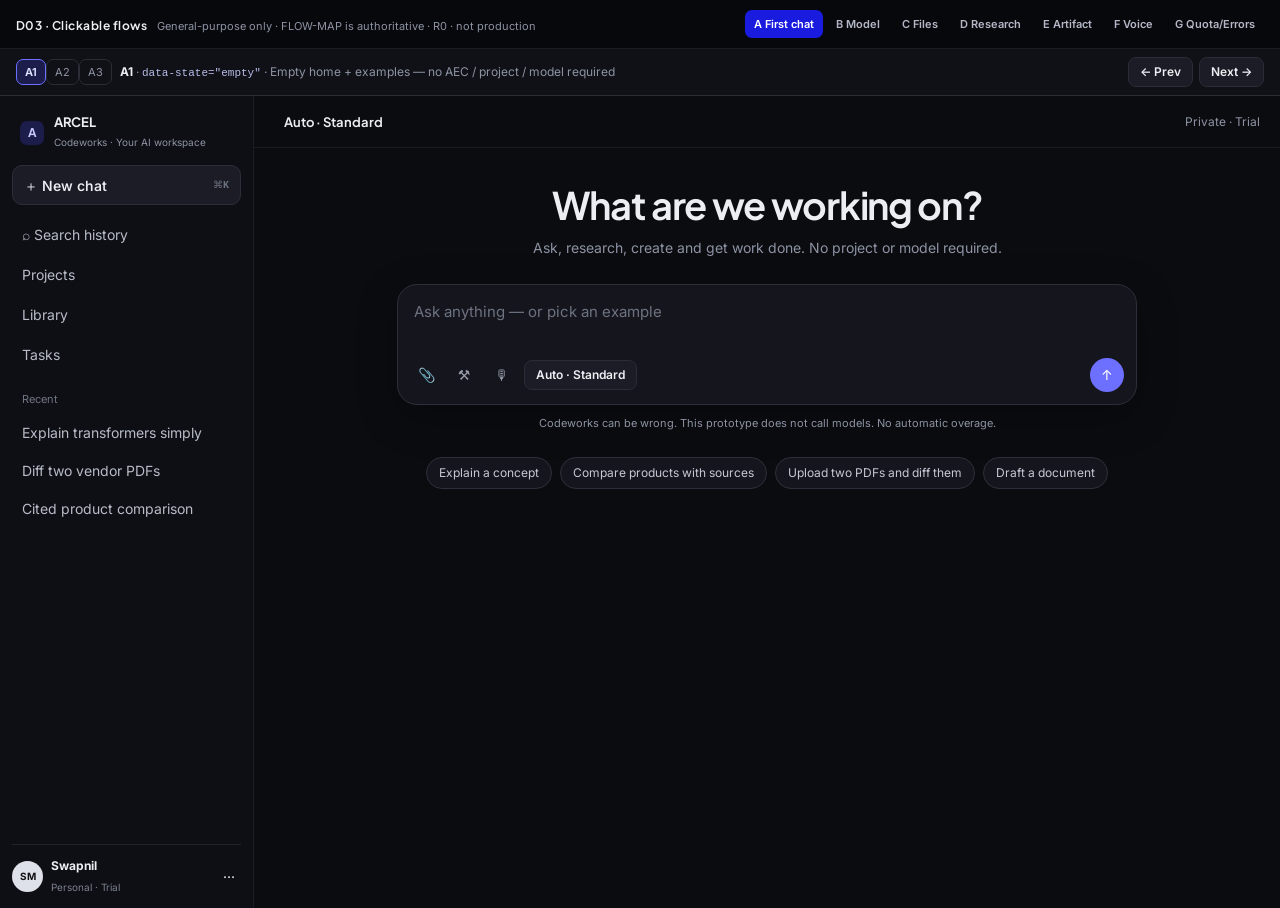
==== commit 08b823f6: "docs(D03): authoritative flow map and dark clickable prototype Rewrite FLOW-MAP as the D03 contract " ====
--- a/docs/flows/prototype/index.html
+++ b/docs/flows/prototype/index.html
@@ -3,249 +3,246 @@
 <head>
   <meta charset="UTF-8" />
   <meta name="viewport" content="width=device-width, initial-scale=1.0" />
-  <meta name="theme-color" content="#FFFFFF" />
-  <meta name="color-scheme" content="light" />
+  <meta name="color-scheme" content="dark" />
   <title>ARCEL Codeworks — D03 clickable flows</title>
   <link rel="preconnect" href="https://fonts.googleapis.com" />
   <link rel="preconnect" href="https://fonts.gstatic.com" crossorigin />
-  <link href="https://fonts.googleapis.com/css2?family=Inter:wght@400;500;600;650&family=Plus+Jakarta+Sans:wght@560;650;700&display=swap" rel="stylesheet" />
+  <link href="https://fonts.googleapis.com/css2?family=Inter:wght@400;500;600&family=Plus+Jakarta+Sans:wght@560;650;700&display=swap" rel="stylesheet" />
   <style>
     :root {
-      --blue: #191bdf;
-      --ink: #111827;
-      --muted: #5a6470;
-      --pale: #f1f2ff;
-      --sidebar: #f7f7f8;
-      --line: #e2e3e7;
-      --white: #ffffff;
+      --bg: #0b0c10;
+      --sidebar: #0e0f14;
+      --surface: #15161d;
+      --elev: #1b1c25;
+      --line: #2a2c36;
+      --ink: #eceef3;
+      --muted: #8d93a3;
+      --blue: #6d6fff;
+      --blue-deep: #191bdf;
+      --pale: #1c1d4a;
+      --warn: #f0c36a;
+      --warn-bg: #2a2110;
+      --danger: #f0a0a0;
+      --danger-bg: #2a1518;
+      --ok: #8ee0b0;
+      --ok-bg: #12301f;
       --radius: 14px;
-      --ease: cubic-bezier(.2, .8, .2, 1);
-      --warn: #8a5a00;
-      --warn-bg: #fff6e5;
-      --danger: #9b1c1c;
-      --danger-bg: #fdecec;
-      --ok: #0f6b3a;
-      --ok-bg: #e8f7ee;
     }
     * { box-sizing: border-box; }
-    html, body { margin: 0; min-height: 100%; background: #eef0f3; color: var(--ink); font: 14px/1.5 Inter, system-ui, sans-serif; }
+    html, body { margin: 0; min-height: 100%; background: var(--bg); color: var(--ink); font: 14px/1.5 Inter, system-ui, sans-serif; }
     button, textarea, input { color: inherit; font: inherit; }
     button { border: 0; background: none; cursor: pointer; }
-    button:focus-visible, textarea:focus-visible, input:focus-visible { outline: 2px solid rgba(25, 27, 223, .55); outline-offset: 2px; }
+    button:focus-visible, textarea:focus-visible, input:focus-visible { outline: 2px solid rgba(109, 111, 255, .7); outline-offset: 2px; }
     [hidden] { display: none !important; }
+    code { font-size: 11px; color: #b8bce8; }
 
     .proto {
       position: sticky; top: 0; z-index: 40;
       display: grid; grid-template-columns: 1fr auto; gap: 12px; align-items: center;
-      padding: 10px 16px; background: #111827; color: #fff;
-    }
-    .proto-brand { display: flex; flex-wrap: wrap; align-items: center; gap: 10px; }
-    .proto-brand b { font: 650 12px "Plus Jakarta Sans", sans-serif; letter-spacing: .02em; }
-    .proto-brand span { color: #c5c9d2; font-size: 11px; }
+      padding: 10px 16px; background: #07080c; border-bottom: 1px solid #1c1d24;
+    }
+    .proto b { font: 650 12px "Plus Jakarta Sans", sans-serif; letter-spacing: .04em; }
+    .proto span { color: var(--muted); font-size: 11px; margin-left: 10px; }
     .flows { display: flex; flex-wrap: wrap; gap: 4px; }
-    .flows button {
-      height: 28px; padding: 0 9px; border-radius: 7px; color: #d7dbe3; font-size: 11px; font-weight: 600;
-    }
-    .flows button:hover { background: #2a3140; color: #fff; }
-    .flows button.active { background: #191bdf; color: #fff; }
+    .flows button { height: 28px; padding: 0 9px; border-radius: 7px; color: #b4b8c6; font-size: 11px; font-weight: 600; }
+    .flows button:hover { background: #1c1d27; color: #fff; }
+    .flows button.active { background: var(--blue-deep); color: #fff; }
     .screen-row {
       display: flex; flex-wrap: wrap; align-items: center; gap: 8px;
-      padding: 8px 16px; background: #fff; border-bottom: 1px solid var(--line);
-    }
-    .chips { display: flex; gap: 4px; }
+      padding: 8px 16px; background: #101117; border-bottom: 1px solid var(--line);
+    }
     .chips button {
-      height: 26px; padding: 0 8px; border: 1px solid var(--line); border-radius: 7px; font-size: 11px; color: var(--muted);
-    }
-    .chips button.active { border-color: var(--blue); background: var(--pale); color: var(--blue); font-weight: 650; }
+      height: 26px; padding: 0 8px; border: 1px solid var(--line); border-radius: 7px;
+      font-size: 11px; color: var(--muted);
+    }
+    .chips button.active { border-color: var(--blue); background: var(--pale); color: #dfe0ff; font-weight: 650; }
     .screen-meta { flex: 1; color: var(--muted); font-size: 12px; }
     .screen-meta strong { color: var(--ink); }
+    .ghost, .primary, .nav-btns button {
+      height: 30px; padding: 0 11px; border-radius: 8px; font-size: 12px; font-weight: 600;
+    }
+    .ghost, .nav-btns button { border: 1px solid var(--line); background: var(--elev); color: var(--ink); }
+    .ghost:hover, .nav-btns button:hover { border-color: #45475a; }
+    .primary { background: var(--blue); color: #fff; }
+    .primary:hover { background: #5a5cf0; }
     .nav-btns { display: flex; gap: 6px; }
-    .nav-btns button, .ghost, .primary, .chip {
-      height: 30px; padding: 0 10px; border-radius: 8px; font-size: 12px; font-weight: 600;
-    }
-    .nav-btns button, .ghost { border: 1px solid var(--line); background: #fff; }
-    .nav-btns button:hover, .ghost:hover { border-color: #babdc5; }
-    .primary { background: var(--blue); color: #fff; }
-    .primary:hover { background: #0f10b9; }
-    .primary:disabled, .send:disabled { opacity: .5; cursor: default; }
-
-    .app { min-height: calc(100vh - 90px); display: grid; grid-template-columns: 254px minmax(0, 1fr); background: #fff; }
+
+    .app { min-height: calc(100vh - 88px); display: grid; grid-template-columns: 254px minmax(0, 1fr); }
     .sidebar {
       display: flex; flex-direction: column; padding: 16px 12px 12px;
-      background: var(--sidebar); border-right: 1px solid #ededee;
-    }
-    .brand { display: flex; align-items: center; gap: 8px; padding: 2px 8px 12px; }
+      background: var(--sidebar); border-right: 1px solid #1c1d24;
+    }
+    .brand { display: flex; align-items: center; gap: 10px; padding: 2px 8px 14px; }
     .brand-mark {
-      width: 22px; height: 22px; border-radius: 6px; background: var(--pale); color: var(--blue);
-      display: grid; place-items: center; font: 700 11px "Plus Jakarta Sans", sans-serif;
+      width: 24px; height: 24px; border-radius: 7px; background: var(--pale); color: #c9caff;
+      display: grid; place-items: center; font: 700 12px "Plus Jakarta Sans", sans-serif;
     }
     .brand strong { display: block; font: 700 13px "Plus Jakarta Sans", sans-serif; letter-spacing: -.02em; }
     .brand small { color: var(--muted); font-size: 10px; }
     .new-chat {
-      margin: 4px 0 10px; height: 40px; border: 1px solid #d9dade; border-radius: 10px; background: #fff;
-      display: flex; align-items: center; gap: 10px; padding: 0 11px; text-align: left; font-weight: 560;
-    }
-    .new-chat:hover { border-color: #b8bac2; }
-    .new-chat kbd { margin-left: auto; color: #989ca4; font-size: 10px; }
+      margin: 0 0 10px; height: 40px; border: 1px solid #2c2e3a; border-radius: 10px;
+      background: var(--elev); display: flex; align-items: center; gap: 10px; padding: 0 11px;
+      text-align: left; font-weight: 560;
+    }
+    .new-chat:hover { border-color: #45475a; }
+    .new-chat kbd { margin-left: auto; color: #6d7280; font-size: 10px; }
     .nav { display: grid; gap: 2px; }
     .nav button, .recent button {
       width: 100%; height: 38px; border-radius: 9px; display: flex; align-items: center; gap: 10px;
-      padding: 0 10px; color: #454b55; text-align: left;
-    }
-    .nav button:hover, .nav button.active, .recent button:hover { background: #ebebed; color: var(--ink); }
+      padding: 0 10px; color: #b7bcc8; text-align: left;
+    }
+    .nav button:hover, .nav button.active, .recent button:hover { background: #1a1b24; color: #fff; }
     .nav button.active { font-weight: 650; }
     .section { margin-top: 18px; }
-    .section > p { margin: 0 0 6px; padding: 0 10px; color: #8b8f97; font-size: 11px; }
+    .section > p { margin: 0 0 6px; padding: 0 10px; color: #6f7482; font-size: 11px; }
     .account {
-      margin-top: auto; padding-top: 12px; border-top: 1px solid #e4e4e6;
+      margin-top: auto; padding-top: 12px; border-top: 1px solid #22232c;
       display: grid; grid-template-columns: 31px 1fr auto; gap: 8px; align-items: center;
     }
-    .avatar { width: 31px; height: 31px; border-radius: 50%; display: grid; place-items: center; background: var(--ink); color: #fff; font-size: 10px; }
+    .avatar { width: 31px; height: 31px; border-radius: 50%; display: grid; place-items: center; background: #dfe1ea; color: #111; font-size: 10px; font-weight: 700; }
     .account strong { display: block; font-size: 12px; }
-    .account small { color: #8a8f97; font-size: 10px; }
-    .acct-menu {
-      position: relative;
-    }
+    .account small { color: #7c8190; font-size: 10px; }
     .acct-pop {
       position: absolute; left: 0; bottom: 36px; width: 210px; padding: 6px;
-      border: 1px solid #d9dade; border-radius: 12px; background: #fff;
-      box-shadow: 0 14px 36px rgba(17, 24, 39, .13); z-index: 20;
-    }
+      border: 1px solid var(--line); border-radius: 12px; background: var(--elev);
+      box-shadow: 0 18px 40px rgba(0,0,0,.45); z-index: 20;
+    }
+    .acct-menu { position: relative; }
     .acct-pop button { width: 100%; height: 36px; border-radius: 8px; padding: 0 10px; text-align: left; }
-    .acct-pop button:hover { background: #f4f4f5; }
-
-    .workspace { min-width: 0; display: grid; grid-template-rows: auto 1fr auto; }
-    .workspace.split { grid-template-columns: minmax(0, 1fr) minmax(280px, 42%); }
+    .acct-pop button:hover { background: #242533; }
+
+    .workspace { min-width: 0; display: grid; grid-template-rows: auto 1fr auto; background: var(--bg); }
+    .workspace.split { grid-template-columns: minmax(0, 1fr) minmax(280px, 40%); }
     .workspace.split .thread-wrap, .workspace.split .composer-dock { grid-column: 1; }
     .workspace.split .panel { grid-column: 2; grid-row: 1 / span 3; }
-
-    .topbar { height: 52px; display: flex; align-items: center; justify-content: space-between; padding: 0 20px; border-bottom: 1px solid #f0f0f2; }
-    .intel {
-      display: flex; align-items: center; gap: 6px; height: 34px; padding: 0 10px; border-radius: 8px; font: 650 13px "Plus Jakarta Sans", sans-serif;
-    }
-    .intel:hover { background: #f3f3f4; }
+    .topbar {
+      height: 52px; display: flex; align-items: center; justify-content: space-between;
+      padding: 0 20px; border-bottom: 1px solid #1c1d24;
+    }
+    .intel { height: 34px; padding: 0 10px; border-radius: 8px; font: 650 13px "Plus Jakarta Sans", sans-serif; }
+    .intel:hover { background: #1a1b24; }
     .stage { min-height: 0; overflow: auto; }
     #screenRoot { min-height: 100%; display: block; }
-    .home { min-height: 100%; display: grid; place-items: center; padding: 36px 24px 40px; }
-    .welcome { width: min(760px, 100%); text-align: center; }
-    .welcome h1 { margin: 0; font: 650 clamp(28px, 4vw, 36px)/1.15 "Plus Jakarta Sans", sans-serif; letter-spacing: -.035em; }
-    .welcome > p { margin: 8px 0 24px; color: var(--muted); }
-    .suggestions { margin-top: 14px; display: flex; justify-content: center; flex-wrap: wrap; gap: 7px; }
+
+    .home { min-height: 100%; display: grid; place-items: center; padding: 36px 24px; }
+    .welcome { width: min(740px, 100%); text-align: center; }
+    .welcome h1 { margin: 0; font: 650 clamp(28px, 4vw, 38px)/1.12 "Plus Jakarta Sans", sans-serif; letter-spacing: -.035em; }
+    .welcome > p { margin: 10px 0 26px; color: var(--muted); }
+    .suggestions { margin-top: 16px; display: flex; justify-content: center; flex-wrap: wrap; gap: 8px; }
     .suggestions button {
-      height: 32px; padding: 0 12px; border: 1px solid #e1e2e5; border-radius: 99px; color: #676d76; background: #fff; font-size: 12px;
-    }
-    .suggestions button:hover { border-color: #c5c7cd; color: var(--ink); }
+      height: 32px; padding: 0 12px; border: 1px solid #2d2f3a; border-radius: 99px;
+      color: #c5c8d4; background: var(--surface); font-size: 12px;
+    }
+    .suggestions button:hover { border-color: #4a4d5c; color: #fff; }
 
     .thread-wrap { padding: 24px 24px 12px; }
     .thread { width: min(760px, 100%); margin: 0 auto; display: grid; gap: 22px; }
     .msg-user { display: flex; justify-content: flex-end; }
-    .msg-user > div { max-width: 78%; padding: 11px 15px; border-radius: 18px 18px 4px 18px; background: #f0f0f2; }
+    .msg-user > div { max-width: 78%; padding: 11px 15px; border-radius: 18px 18px 4px 18px; background: #232430; }
     .msg-ai { display: grid; grid-template-columns: 29px 1fr; gap: 12px; }
-    .mark { width: 29px; height: 29px; border-radius: 8px; display: grid; place-items: center; background: var(--pale); color: var(--blue); font: 700 11px "Plus Jakarta Sans", sans-serif; }
-    .msg-ai .body p { margin: 2px 0 0; line-height: 1.7; }
+    .mark {
+      width: 29px; height: 29px; border-radius: 8px; display: grid; place-items: center;
+      background: var(--pale); color: #cfd0ff; font: 700 11px "Plus Jakarta Sans", sans-serif;
+    }
     .actions { display: flex; flex-wrap: wrap; gap: 6px; margin-top: 12px; }
-    .actions button {
-      height: 28px; padding: 0 8px; border-radius: 7px; color: #5c6370; font-size: 11px;
-    }
-    .actions button:hover { background: #f2f2f3; color: var(--ink); }
+    .actions button { height: 28px; padding: 0 8px; border-radius: 7px; color: #a7adbb; font-size: 11px; }
+    .actions button:hover { background: #22232d; color: #fff; }
     .sources { display: flex; gap: 7px; margin-top: 12px; flex-wrap: wrap; }
     .sources button {
-      max-width: 220px; height: 34px; border: 1px solid var(--line); border-radius: 9px;
-      display: flex; align-items: center; gap: 7px; padding: 0 9px; font-size: 11px; background: #fff;
-    }
-    .sources b { width: 17px; height: 17px; border-radius: 5px; display: grid; place-items: center; background: var(--pale); color: var(--blue); font-size: 9px; }
+      max-width: 230px; height: 34px; border: 1px solid var(--line); border-radius: 9px;
+      display: flex; align-items: center; gap: 7px; padding: 0 9px; font-size: 11px; background: var(--elev);
+    }
+    .sources b { width: 17px; height: 17px; border-radius: 5px; display: grid; place-items: center; background: var(--pale); color: #cfd0ff; font-size: 9px; }
     .thinking { display: flex; gap: 5px; align-items: center; height: 28px; }
-    .thinking i { width: 5px; height: 5px; border-radius: 50%; background: #8e9299; animation: pulse 1.2s infinite; }
+    .thinking i { width: 5px; height: 5px; border-radius: 50%; background: #8b90a0; animation: pulse 1.2s infinite; }
     .thinking i:nth-child(2) { animation-delay: .15s; }
-    .thinking i:nth-child(3) { animation-delay: .3s; }
-
-    .composer-dock { padding: 8px 24px 16px; }
+
+    .composer-dock { padding: 8px 24px 18px; }
     .composer {
-      width: min(760px, 100%); margin: 0 auto; border: 1px solid #d7d8dc; border-radius: 20px; padding: 12px;
-      background: #fff; box-shadow: 0 8px 26px rgba(17, 24, 39, .07);
+      width: min(760px, 100%); margin: 0 auto; border: 1px solid #2c2e3a; border-radius: 20px;
+      padding: 12px; background: var(--surface); box-shadow: 0 12px 40px rgba(0,0,0,.28);
     }
     .composer textarea { width: 100%; min-height: 56px; resize: none; border: 0; outline: 0; background: transparent; padding: 4px; font-size: 15px; }
+    .composer textarea::placeholder { color: #6d7280; }
     .composer-bar { display: flex; justify-content: space-between; align-items: center; gap: 10px; }
     .composer-bar > div { display: flex; align-items: center; gap: 6px; flex-wrap: wrap; }
-    .icon-btn { width: 32px; height: 32px; border-radius: 9px; display: grid; place-items: center; color: #656b75; }
-    .icon-btn:hover, .icon-btn.on { background: #f1f1f3; color: var(--ink); }
-    .icon-btn.on { color: var(--blue); background: var(--pale); }
-    .tool-chip {
-      height: 26px; padding: 0 8px; border-radius: 99px; background: var(--pale); color: var(--blue); font-size: 11px; font-weight: 650;
-    }
-    .send { width: 34px; height: 34px; border-radius: 50%; display: grid; place-items: center; background: var(--blue); color: #fff; font-size: 13px; }
-    .hint { margin: 6px 0 0; text-align: center; color: #969aa2; font-size: 11px; }
-
-    .panel {
-      border-left: 1px solid var(--line); background: #fafafa; display: flex; flex-direction: column; min-height: 100%;
-    }
-    .panel header { display: flex; justify-content: space-between; align-items: center; padding: 14px 16px; border-bottom: 1px solid var(--line); }
+    .icon-btn { width: 32px; height: 32px; border-radius: 9px; display: grid; place-items: center; color: #9aa0ae; }
+    .icon-btn:hover, .icon-btn.on { background: #22232d; color: #fff; }
+    .icon-btn.on { color: #cfd0ff; background: var(--pale); }
+    .tool-chip { height: 26px; padding: 0 8px; border-radius: 99px; background: var(--pale); color: #d0d1ff; font-size: 11px; font-weight: 650; }
+    .send { width: 34px; height: 34px; border-radius: 50%; display: grid; place-items: center; background: var(--blue); color: #fff; }
+    .hint { margin: 6px 0 0; text-align: center; color: #6a6f7d; font-size: 11px; }
+
+    .panel { border-left: 1px solid #1c1d24; background: #101117; display: flex; flex-direction: column; min-height: 100%; }
+    .panel header { display: flex; justify-content: space-between; align-items: center; padding: 14px 16px; border-bottom: 1px solid #1c1d24; }
     .panel header strong { font: 650 13px "Plus Jakarta Sans", sans-serif; }
     .panel .content { padding: 16px; overflow: auto; }
-    .doc {
-      background: #fff; border: 1px solid var(--line); border-radius: 12px; padding: 16px; min-height: 240px;
-    }
+    .doc { background: var(--surface); border: 1px solid var(--line); border-radius: 12px; padding: 16px; min-height: 220px; }
     .doc h3 { margin: 0 0 8px; font: 650 16px "Plus Jakarta Sans", sans-serif; }
-    .doc p.sel { background: #eef0ff; outline: 1px solid rgba(25, 27, 223, .25); border-radius: 6px; padding: 6px; cursor: pointer; }
+    .doc p.sel { background: var(--pale); outline: 1px solid rgba(109,111,255,.35); border-radius: 6px; padding: 6px; cursor: pointer; }
     .versions { display: grid; gap: 6px; margin-top: 12px; }
-    .versions button { text-align: left; padding: 8px 10px; border: 1px solid var(--line); border-radius: 8px; background: #fff; font-size: 12px; }
+    .versions button { text-align: left; padding: 8px 10px; border: 1px solid var(--line); border-radius: 8px; background: var(--elev); font-size: 12px; }
     .versions button.active { border-color: var(--blue); background: var(--pale); }
 
     .banner { width: min(760px, 100%); margin: 0 auto 12px; padding: 12px 14px; border-radius: 12px; }
-    .banner.quota { background: var(--warn-bg); color: var(--warn); }
+    .banner.quota, .banner.warn { background: var(--warn-bg); color: var(--warn); }
     .banner.danger { background: var(--danger-bg); color: var(--danger); }
     .banner.ok { background: var(--ok-bg); color: var(--ok); }
-    .banner.muted { background: #f3f4f6; color: #3f4650; }
+    .banner.muted { background: #1a1b22; color: #c5c8d2; }
     .banner strong { display: block; margin-bottom: 4px; }
-    .banner .row { display: flex; flex-wrap: wrap; gap: 6px; margin-top: 8px; }
 
     .card-list { width: min(720px, 100%); margin: 24px auto; display: grid; gap: 10px; }
-    .card { border: 1px solid var(--line); border-radius: 12px; padding: 14px; background: #fff; text-align: left; }
+    .card { border: 1px solid var(--line); border-radius: 12px; padding: 14px; background: var(--surface); text-align: left; }
     .card h2 { margin: 0 0 6px; font: 650 16px "Plus Jakarta Sans", sans-serif; }
-    .file { display: grid; grid-template-columns: 1fr auto; gap: 8px; align-items: center; padding: 10px 0; border-bottom: 1px solid #f0f0f2; }
+    .file { display: grid; grid-template-columns: 1fr auto; gap: 8px; align-items: center; padding: 10px 0; border-bottom: 1px solid #242530; }
     .file:last-child { border-bottom: 0; }
     .pill { padding: 2px 7px; border-radius: 99px; font-size: 10px; font-weight: 650; }
     .pill.ready { background: var(--ok-bg); color: var(--ok); }
     .pill.partial { background: var(--warn-bg); color: var(--warn); }
     .pill.failed { background: var(--danger-bg); color: var(--danger); }
-    .pill.load { background: var(--pale); color: var(--blue); }
-
-    .picker, .overlay {
-      position: fixed; z-index: 30; border: 1px solid #d9dade; border-radius: 12px; background: #fff;
-      box-shadow: 0 16px 40px rgba(17, 24, 39, .14);
-    }
-    .picker { width: min(420px, calc(100vw - 24px)); padding: 8px; }
-    .picker p, .overlay p.k { margin: 6px 10px 8px; color: #8b8f97; font-size: 10px; text-transform: uppercase; letter-spacing: .06em; }
-    .picker button.row, .model-row {
-      width: 100%; min-height: 52px; border-radius: 8px; padding: 8px 10px; display: grid; grid-template-columns: 1fr auto; gap: 8px; text-align: left;
-    }
-    .picker button.row:hover, .model-row:hover, .model-row.active { background: #f4f4f5; }
-    .model-row small, .picker small { color: #8b8f97; font-size: 11px; }
+    .pill.load { background: var(--pale); color: #cfd0ff; }
+    .bar { height: 6px; border-radius: 99px; background: #2a2c36; overflow: hidden; margin-top: 6px; }
+    .bar > span { display: block; height: 100%; background: var(--blue); }
+
+    .picker {
+      position: fixed; z-index: 30; width: min(440px, calc(100vw - 24px)); padding: 8px;
+      border: 1px solid var(--line); border-radius: 14px; background: var(--elev);
+      box-shadow: 0 20px 50px rgba(0,0,0,.5);
+    }
+    .picker p { margin: 6px 10px 8px; color: #8b90a0; font-size: 10px; text-transform: uppercase; letter-spacing: .06em; }
+    .picker button.row {
+      width: 100%; min-height: 52px; border-radius: 8px; padding: 8px 10px;
+      display: grid; grid-template-columns: 1fr auto; gap: 8px; text-align: left;
+    }
+    .picker button.row:hover, .picker button.row.active { background: #242533; }
+    .picker small { color: #8b90a0; font-size: 11px; }
     .effort { display: flex; gap: 4px; padding: 4px 10px 10px; }
-    .effort button { height: 28px; padding: 0 10px; border-radius: 7px; background: #f3f3f4; font-size: 11px; }
-    .effort button.active { background: #fff; box-shadow: 0 1px 4px rgba(17, 24, 39, .08); font-weight: 650; }
-    .backdrop { position: fixed; inset: 0; background: rgba(17, 24, 39, .28); z-index: 25; }
+    .effort button { height: 28px; padding: 0 10px; border-radius: 7px; background: #242533; font-size: 11px; }
+    .effort button.active { background: var(--pale); color: #dfe0ff; font-weight: 650; }
+    .backdrop { position: fixed; inset: 0; background: rgba(0,0,0,.55); z-index: 25; }
     .sheet {
-      position: fixed; left: 50%; top: 12vh; transform: translateX(-50%); width: min(560px, calc(100% - 32px));
-      z-index: 30; background: #fff; border-radius: 16px; padding: 18px; box-shadow: 0 22px 70px rgba(17, 24, 39, .2);
+      position: fixed; left: 50%; top: 10vh; transform: translateX(-50%); width: min(560px, calc(100% - 32px));
+      z-index: 30; background: var(--elev); border: 1px solid var(--line); border-radius: 16px; padding: 18px;
+      box-shadow: 0 24px 70px rgba(0,0,0,.55);
     }
     .sheet h2 { margin: 0 0 8px; font: 650 20px "Plus Jakarta Sans", sans-serif; }
-    .rec { display: flex; align-items: center; gap: 10px; padding: 8px 0; }
-    .dot { width: 8px; height: 8px; border-radius: 50%; background: #e11; box-shadow: 0 0 0 4px rgba(225, 17, 17, .15); }
-    .progress { height: 6px; border-radius: 99px; background: #ececf0; overflow: hidden; }
-    .progress > span { display: block; height: 100%; width: 62%; background: var(--blue); }
-
+    .dot { width: 8px; height: 8px; border-radius: 50%; background: #e11; box-shadow: 0 0 0 4px rgba(225,17,17,.18); }
+    .rec { display: flex; align-items: center; gap: 10px; }
     .lib { width: min(880px, calc(100% - 40px)); margin: 28px auto 60px; }
     .lib h1 { margin: 0; font: 650 28px "Plus Jakarta Sans", sans-serif; }
     .lib > p { color: var(--muted); }
     .grid { display: grid; grid-template-columns: repeat(auto-fill, minmax(240px, 1fr)); gap: 10px; margin-top: 16px; }
+    .diff { display: grid; grid-template-columns: 1fr 1fr; gap: 10px; margin-top: 12px; }
+    .diff > div { border: 1px solid var(--line); border-radius: 10px; padding: 10px; background: var(--elev); font-size: 12px; }
+    .diff b { color: #cfd0ff; }
 
     @keyframes pulse { 0%, 60%, 100% { transform: translateY(0); opacity: .45; } 30% { transform: translateY(-4px); opacity: 1; } }
     @media (max-width: 860px) {
       .app { grid-template-columns: 1fr; }
       .sidebar { display: none; }
       .workspace.split { grid-template-columns: 1fr; }
-      .workspace.split .panel { grid-column: 1; grid-row: auto; border-left: 0; border-top: 1px solid var(--line); min-height: 280px; }
+      .workspace.split .panel { grid-column: 1; grid-row: auto; border-left: 0; border-top: 1px solid var(--line); min-height: 260px; }
+      .diff { grid-template-columns: 1fr; }
     }
     @media (prefers-reduced-motion: reduce) {
       *, *::before, *::after { animation: none !important; transition: none !important; }
@@ -254,10 +251,7 @@
 </head>
 <body>
   <div class="proto">
-    <div class="proto-brand">
-      <b>D03 · Clickable flows</b>
-      <span>General-purpose only · PRD §5 / §3 / §6 / §8 · R0 · not production</span>
-    </div>
+    <div><b>D03 · Clickable flows</b><span>General-purpose only · FLOW-MAP is authoritative · R0 · not production</span></div>
     <nav class="flows" id="flow-tabs" aria-label="Flows"></nav>
   </div>
   <div class="screen-row">
@@ -273,17 +267,14 @@
     <aside class="sidebar" aria-label="Navigation">
       <div class="brand">
         <span class="brand-mark">A</span>
-        <div>
-          <strong>ARCEL</strong>
-          <small>Codeworks · Your AI workspace</small>
-        </div>
+        <div><strong>ARCEL</strong><small>Codeworks · Your AI workspace</small></div>
       </div>
-      <button class="new-chat" data-go="A1">＋ New chat <kbd>⌘ K</kbd></button>
+      <button class="new-chat" data-go="A1">＋ New chat <kbd>⌘K</kbd></button>
       <nav class="nav">
         <button type="button" data-ia="search">⌕ Search history</button>
-        <button type="button" data-ia="projects" id="nav-projects">Projects</button>
-        <button type="button" data-ia="library" id="nav-library">Library</button>
-        <button type="button" data-ia="tasks" id="nav-tasks">Tasks</button>
+        <button type="button" data-ia="projects">Projects</button>
+        <button type="button" data-ia="library">Library</button>
+        <button type="button" data-ia="tasks">Tasks</button>
       </nav>
       <section class="section">
         <p>Recent</p>
@@ -297,7 +288,7 @@
         <span class="avatar">SM</span>
         <div><strong>Swapnil</strong><small>Personal · Trial</small></div>
         <div class="acct-menu">
-          <button type="button" id="acct-toggle" aria-expanded="false" aria-haspopup="true">···</button>
+          <button type="button" id="acct-toggle" aria-expanded="false">···</button>
           <div class="acct-pop" id="acct-pop" hidden>
             <button type="button" data-ia="models">Models</button>
             <button type="button" data-ia="connections">Connections</button>
@@ -308,10 +299,8 @@
         </div>
       </div>
     </aside>
-
     <div class="workspace" id="workspace"></div>
   </div>
-
   <div class="backdrop" id="backdrop" hidden></div>
   <div id="float"></div>
 
@@ -327,51 +316,34 @@
     ];
     const ORDER = FLOWS.flatMap(f => f.screens);
     const META = {
-      A1: "Empty home — composer first, general examples, no AEC / project / model required",
-      A2: "Streaming reply — Stop marks output partial; no private chain-of-thought",
-      A3: "Response actions — Copy, save, artifact, retry, Details (actual model)",
-      B1: "Auto · Standard — effort Quick / Standard / Deep; tools stay separate",
-      B2: "Choose model — curated catalog; lock named model or return to Auto",
-      C1: "Upload states — Ready / Partial / Failed before the model can use a file",
-      C2: "Cited pages — locators open the original revision in the source panel",
-      D1: "Research plan — scope, estimate, confirm when outside allowance",
-      D2: "Async report — cancel / reopen; methodology + substantiated source count",
-      E1: "Artifact panel — select-revise; restore creates a new version",
-      F1: "Voice — visible recording, editable transcript, continue in the same thread",
-      G1: "Quota & errors — distinct banners; no automatic overage"
+      A1: "Empty home + examples — no AEC / project / model required",
+      A2: "Streaming — Stop → partial · Cancel run → cancelled",
+      A3: "Response actions — copy, save, artifact, retry, Details",
+      B1: "Model modal — Auto + curated named models",
+      B2: "Response details + effort Quick / Standard / Deep",
+      C1: "Uploading — extraction in progress",
+      C2: "Ready / Partial / Failed + PDF diff + spreadsheet download",
+      D1: "Research plan + estimate confirm",
+      D2: "Report + source panel",
+      E1: "Select-revise + restore as new version",
+      F1: "Mic transcript editable · permission denied",
+      G1: "Usage + network / refusal / quota / rate / high-cost — no auto overage"
     };
-
     const MODELS = [
       { id: "auto", name: "Auto", pub: "ARCEL routing", meta: "Selects third-party models in policy. Not an ARCEL-trained foundation model.", cost: "—" },
       { id: "fast", name: "Atlas Fast", pub: "OpenAI", meta: "Everyday Q&A and short rewrites · text · low latency", cost: "$" },
       { id: "balanced", name: "Helix Balanced", pub: "Anthropic", meta: "Default writing, files, tools · text + image in", cost: "$$" },
       { id: "deep", name: "Keystone Reason", pub: "xAI", meta: "Hard analysis and planning · tools · slower", cost: "$$$" },
       { id: "code", name: "Rivets Code", pub: "Anthropic", meta: "Generation and repair · sandbox tools", cost: "$$" },
-      { id: "long", name: "Wide Context", pub: "Google", meta: "Long docs and visual inputs · 1M-class context", cost: "$$" },
-      { id: "alt", name: "Second Opinion", pub: "OpenAI", meta: "Independent family for a deliberate second pass", cost: "$$" }
+      { id: "long", name: "Wide Context", pub: "Google", meta: "Long docs and visual inputs", cost: "$$" },
+      { id: "alt", name: "Second Opinion", pub: "OpenAI", meta: "Independent family for a second pass", cost: "$$" }
     ];
-
-    const CANONICAL_STATES = ["empty", "loading", "working", "completed", "partial", "failed", "cancelled", "permission-denied", "quota-exhausted"];
+    const CANONICAL = ["empty","loading","working","completed","partial","failed","cancelled","permission-denied","quota-exhausted"];
     const state = {
-      screen: "A1",
-      prompt: "",
-      effort: "Standard",
-      model: "auto",
-      locked: false,
-      tools: [],
-      menu: null,
-      ia: null,
-      recording: false,
-      transcript: "",
-      selectedPara: false,
-      version: "v3",
-      fileRetry: false,
-      errorKind: "ready",
-      priorState: "empty",
-      a2Outcome: null,
-      d1Phase: "plan",
-      micDenied: false,
-      highlightFailed: false
+      screen: "A1", prompt: "", effort: "Standard", model: "auto", locked: false,
+      tools: [], menu: null, ia: null, recording: false, transcript: "",
+      selectedPara: false, version: "v3", fileRetry: false, errorKind: "ready",
+      priorState: "empty", a2Outcome: null, d1Phase: "plan", micDenied: false, highlightFailed: false
     };
 
     function computeStateFor(screen) {
@@ -382,7 +354,7 @@
           if (state.a2Outcome === "cancelled") return "cancelled";
           return "loading";
         case "A3": return "completed";
-        case "B1": return CANONICAL_STATES.includes(state.priorState) ? state.priorState : "empty";
+        case "B1": return CANONICAL.includes(state.priorState) ? state.priorState : "empty";
         case "B2": return "completed";
         case "C1": return "loading";
         case "C2": return state.highlightFailed ? "failed" : "working";
@@ -400,14 +372,15 @@
         case "G1":
           if (state.errorKind === "quota") return "quota-exhausted";
           if (state.errorKind === "denied") return "permission-denied";
-          if (state.errorKind === "network" || state.errorKind === "provider" || state.errorKind === "blocked") return "failed";
+          if (["network","refusal","rate","highcost"].includes(state.errorKind)) return "failed";
           return "empty";
         default: return "empty";
       }
     }
 
     const $ = id => document.getElementById(id);
-    const esc = s => String(s).replace(/[&<>"']/g, c => ({ "&": "&amp;", "<": "&lt;", ">": "&gt;", '"': "&quot;", "'": "&#039;" }[c]));
+    const esc = s => String(s).replace(/[&<>"']/g, c => ({ "&":"&amp;","<":"&lt;",">":"&gt;",'"':"&quot;","'":"&#039;" }[c]));
+    const flowOf = id => FLOWS.find(f => f.screens.includes(id));
 
     function go(id) {
       if (!ORDER.includes(id)) return;
@@ -422,351 +395,270 @@
       closeFloat();
       render();
     }
-    function flowOf(id) { return FLOWS.find(f => f.screens.includes(id)); }
-    function shift(delta) {
-      const i = ORDER.indexOf(state.screen);
-      go(ORDER[Math.max(0, Math.min(ORDER.length - 1, i + delta))]);
-    }
+    function shift(d) { go(ORDER[Math.max(0, Math.min(ORDER.length - 1, ORDER.indexOf(state.screen) + d))]); }
 
     function composer({ streaming = false, placeholder = "Message Codeworks…" } = {}) {
       const intel = state.locked
         ? `${MODELS.find(m => m.id === state.model)?.name || "Named"} · ${state.effort}`
         : `Auto · ${state.effort}`;
       const chips = state.tools.map(t => `<button type="button" class="tool-chip" data-action="remove-tool" data-tool="${esc(t)}">${esc(t)} ×</button>`).join("");
-      return `
-        <section class="composer">
-          <textarea id="prompt" placeholder="${esc(placeholder)}" aria-label="Message Codeworks">${esc(state.prompt)}</textarea>
-          <div class="composer-bar">
-            <div>
-              <button type="button" class="icon-btn" data-action="attach" aria-label="Attach" title="Attach">📎</button>
-              <button type="button" class="icon-btn ${state.menu === "tools" ? "on" : ""}" data-action="tools" aria-label="Tools" title="Tools">⚒</button>
-              <button type="button" class="icon-btn ${state.recording ? "on" : ""}" data-action="mic" aria-label="Microphone" title="Mic">🎙</button>
-              ${chips}
-              <button type="button" class="ghost" data-action="intel" aria-label="Intelligence and effort">${esc(intel)}</button>
-            </div>
-            <button type="button" class="send" data-action="${streaming ? "stop" : "send"}" aria-label="${streaming ? "Stop" : "Send"}">${streaming ? "■" : "↑"}</button>
+      return `<section class="composer">
+        <textarea id="prompt" placeholder="${esc(placeholder)}" aria-label="Message Codeworks">${esc(state.prompt)}</textarea>
+        <div class="composer-bar">
+          <div>
+            <button type="button" class="icon-btn" data-action="attach" aria-label="Attach" title="Attach">📎</button>
+            <button type="button" class="icon-btn ${state.menu === "tools" ? "on" : ""}" data-action="tools" aria-label="Tools">⚒</button>
+            <button type="button" class="icon-btn ${state.recording ? "on" : ""}" data-action="mic" aria-label="Mic">🎙</button>
+            ${chips}
+            <button type="button" class="ghost" data-action="intel">${esc(intel)}</button>
           </div>
-        </section>
-        <p class="hint">Codeworks can be wrong. Check sources and downloads. This prototype does not call models.</p>`;
-    }
-
-    function ai(html, extras = "") {
-      return `<article class="msg-ai"><div class="mark" aria-hidden="true">A</div><div class="body">${html}${extras}</div></article>`;
-    }
-
+          <button type="button" class="send" data-action="${streaming ? "stop" : "send"}" aria-label="${streaming ? "Stop" : "Send"}">${streaming ? "■" : "↑"}</button>
+        </div>
+      </section>
+      <p class="hint">Codeworks can be wrong. This prototype does not call models. No automatic overage.</p>`;
+    }
+    function ai(html) { return `<article class="msg-ai"><div class="mark">A</div><div>${html}</div></article>`; }
     function actionBar(extra = "") {
       return `<div class="actions">
         <button type="button" data-action="copy">Copy</button>
         <button type="button" data-action="save">Save to project</button>
         <button type="button" data-go="E1">Open artifact</button>
-        <button type="button" data-go="B2">Retry with another model</button>
-        <button type="button" data-action="details">Details</button>
-        <button type="button">Feedback</button>
-        ${extra}
+        <button type="button" data-go="B1">Retry with another model</button>
+        <button type="button" data-go="B2">Details</button>
+        <button type="button">Feedback</button>${extra}
       </div>`;
-    }
-
-    function renderChrome() {
-      $("flow-tabs").innerHTML = FLOWS.map(f =>
-        `<button type="button" class="${flowOf(state.screen).id === f.id ? "active" : ""}" data-flow="${f.id}">${f.id} ${f.name}</button>`
-      ).join("");
-      const flow = flowOf(state.screen);
-      $("screen-chips").innerHTML = flow.screens.map(id =>
-        `<button type="button" class="${state.screen === id ? "active" : ""}" data-go="${id}">${id}</button>`
-      ).join("");
-      $("screen-meta").innerHTML = `<strong>${state.screen}</strong> · <code>data-state="${computeStateFor(state.screen)}"</code> · ${META[state.screen]}`;
-      $("prev").disabled = state.screen === ORDER[0];
-      $("next").disabled = state.screen === ORDER[ORDER.length - 1];
-      document.querySelectorAll("[data-ia]").forEach(btn => {
-        btn.classList.toggle("active", state.ia === btn.dataset.ia && ["projects", "library", "tasks"].includes(state.ia));
-      });
     }
 
     function shell(main, { split = false, panel = "", streaming = false, dock = true } = {}) {
       const ws = $("workspace");
-      const ds = computeStateFor(state.screen);
       ws.className = "workspace" + (split ? " split" : "");
       ws.innerHTML = `
         <header class="topbar">
           <button type="button" class="intel" data-action="intel">${state.locked ? esc(MODELS.find(m => m.id === state.model).name) : "Auto"} · ${esc(state.effort)}</button>
-          <span style="color:#8a8f97;font-size:12px">Private · Trial</span>
+          <span style="color:var(--muted);font-size:12px">Private · Trial</span>
         </header>
-        <div class="stage"><div id="screenRoot" data-screen="${state.screen}" data-state="${ds}">${main}</div></div>
+        <div class="stage"><div id="screenRoot" data-screen="${state.screen}" data-state="${computeStateFor(state.screen)}">${main}</div></div>
         ${dock ? `<div class="composer-dock">${composer({ streaming })}</div>` : ""}
         ${panel}`;
     }
 
     function iaView() {
       const titles = {
-        projects: ["Projects", "Optional. New project is empty — no sample client data. Move a chat here to see which instructions and access change."],
-        library: ["Library", "Original uploads stay distinct from generated artifacts. Delete prevents new retrieval."],
-        tasks: ["Tasks", "Pause a recurring briefing without deleting its history. Spend caps are visible before run."]
+        projects: ["Projects", "Optional. New project is empty — no sample client data."],
+        library: ["Library", "Original uploads stay distinct from generated artifacts."],
+        tasks: ["Tasks", "Pause a recurring briefing without deleting its history."]
       };
-      if (titles[state.ia]) {
-        const [h, p] = titles[state.ia];
-        const cards = state.ia === "projects"
-          ? `<button class="card" type="button" data-go="A1"><h2>Untitled project</h2><small>0 chats · create is optional</small></button>
-             <button class="card" type="button" data-go="C2"><h2>Vendor comparison</h2><small>2 files · moved from chat with confirmation</small></button>`
-          : state.ia === "library"
-          ? `<button class="card" type="button" data-go="C1"><h2>acme-security.pdf</h2><small>Original · Ready</small></button>
-             <button class="card" type="button" data-go="E1"><h2>Comparison draft.md</h2><small>Generated artifact · v3</small></button>`
+      if (!titles[state.ia]) return false;
+      const [h, p] = titles[state.ia];
+      const cards = state.ia === "projects"
+        ? `<button class="card" type="button" data-go="A1"><h2>Untitled project</h2><small>0 chats · create is optional</small></button>
+           <button class="card" type="button" data-go="C2"><h2>Vendor comparison</h2><small>2 files · move confirmation shown</small></button>`
+        : state.ia === "library"
+          ? `<button class="card" type="button" data-go="C1"><h2>acme-security.pdf</h2><small>Original · uploading</small></button>
+             <button class="card" type="button" data-go="E1"><h2>Comparison draft.md</h2><small>Generated · v3</small></button>`
           : `<button class="card" type="button" data-go="D2"><h2>Monday briefing</h2><small>Weekly · Pause keeps history</small></button>
              <button class="card" type="button"><h2>Paused: launch digest</h2><small>No future runs</small></button>`;
-        shell(`<div class="lib"><h1>${h}</h1><p>${p}</p><div class="grid">${cards}</div></div>`, { dock: false });
-        return true;
-      }
-      return false;
+      shell(`<div class="lib"><h1>${h}</h1><p>${p}</p><div class="grid">${cards}</div></div>`, { dock: false });
+      return true;
     }
 
     function screenA1() {
       shell(`<main class="home"><div class="welcome">
         <h1>What are we working on?</h1>
-        <p>Ask, research, create and get work done. No project or model required to start.</p>
+        <p>Ask, research, create and get work done. No project or model required.</p>
         ${composer({ placeholder: "Ask anything — or pick an example" })}
         <div class="suggestions">
-          <button type="button" data-suggest="Explain transformers like I am new to machine learning, then keep this thread so I can switch to a more formal tone.">Explain a concept</button>
+          <button type="button" data-suggest="Explain transformers like I am new to machine learning, then keep this thread so I can switch tone.">Explain a concept</button>
           <button type="button" data-go="D1">Compare products with sources</button>
           <button type="button" data-go="C1">Upload two PDFs and diff them</button>
           <button type="button" data-suggest="Draft a one-page brief I can edit in the artifact panel.">Draft a document</button>
         </div>
       </div></main>`, { dock: false });
     }
-
     function screenA2() {
       const stopped = state.a2Outcome === "partial";
       const cancelled = state.a2Outcome === "cancelled";
-      const status = cancelled
-        ? `<div class="banner muted"><strong>Cancelled</strong>Run stopped before a complete answer. Unused reservation released. This is not stored as ordinary assistant success.</div>`
+      const body = cancelled
+        ? `<div class="banner muted"><strong>Cancelled</strong>Run stopped before a complete answer. Unused reservation released.</div>`
         : stopped
-          ? `<div class="banner muted"><strong>Partial</strong>You pressed Stop. Output is clearly partial — a retry is a new attempt.</div>
-             <p>A transformer is a pattern for turning a sequence (words, tokens) into another sequence. It does not…</p>`
-          : `<p>A transformer is a pattern for turning a sequence (words, tokens) into another sequence. It does not read left-to-right like older models; it looks at the whole context at once using attention.</p>
+          ? `<div class="banner muted"><strong>Partial</strong>You pressed Stop. A retry is a new attempt — nothing is spliced.</div>
+             <p>A transformer is a pattern for turning a sequence into another sequence. It does not…</p>`
+          : `<p>A transformer is a pattern for turning a sequence (words, tokens) into another sequence. Attention looks at the whole context at once.</p>
              <div class="thinking" aria-label="Working"><i></i><i></i><i></i></div>
-             <p style="color:var(--muted);font-size:12px;margin-top:8px">Working · Auto chose Helix Balanced · no private chain-of-thought</p>
+             <p style="color:var(--muted);font-size:12px">Loading · Auto chose Helix Balanced · no private chain-of-thought</p>
              <div class="actions"><button type="button" data-action="cancel-run">Cancel run</button></div>`;
       shell(`<div class="thread-wrap"><div class="thread" id="messages">
         <article class="msg-user"><div>${esc(state.prompt || "Explain transformers like I am new to machine learning.")}</div></article>
-        ${ai(status)}
+        ${ai(body)}
       </div></div>`, { streaming: !stopped && !cancelled });
     }
-
     function screenA3() {
       shell(`<div class="thread-wrap"><div class="thread" id="messages">
         <article class="msg-user"><div>${esc(state.prompt || "Explain transformers like I am new to machine learning.")}</div></article>
-        ${ai(`<p>A transformer is a pattern for turning a sequence into another sequence. Attention lets each token look at the rest of the context at once, which is why long instructions and files stay usable in one conversation.</p>
-          <p>Say if you want this in a more formal tone — same thread, no new chat.</p>${actionBar()}`)}
+        ${ai(`<p>A transformer turns a sequence into another sequence. Attention lets each token see the rest of the context, which is why long instructions and files stay usable in one conversation.</p>
+          <p>Say if you want a more formal tone — same thread, no new chat.</p>${actionBar()}`)}
       </div></div>`);
     }
-
     function screenB1() {
-      state.menu = state.menu || "intel";
-      shell(`<div class="thread-wrap"><div class="thread">
-        ${ai(`<p><strong>Auto · ${esc(state.effort)}</strong> is the default. Task tools stay in the composer Tools menu. Effort only changes how much time and compute are appropriate.</p>
-          <p>Quick favors latency. Standard is the default balance. Deep permits more reasoning, subject to budget.</p>`)}
-      </div></div>`);
-    }
-
-    function screenB2() {
       state.menu = "models";
       shell(`<div class="thread-wrap"><div class="thread">
-        ${ai(`<p>Lock a named, verified model. Codeworks will use it or explain why it cannot — it will not silently switch publishers.</p>`)}
+        ${ai(`<p>Choose <strong>Auto</strong> or lock a curated named model. Task tools stay in the composer. Effort stays on <strong>B2</strong>.</p>`)}
       </div></div>`);
     }
-
-    function screenC1() {
-      const failed = state.fileRetry ? "Ready" : "Failed";
-      const failedState = state.fileRetry ? "ready" : "failed";
+    function screenB2() {
+      const m = MODELS.find(x => x.id === (state.locked ? state.model : "balanced"));
       shell(`<div class="thread-wrap">
         <div class="card-list">
           <div class="card">
-            <h2>Attachments · 2 of 10</h2>
-            <p style="margin:0 0 8px;color:var(--muted);font-size:13px">The model cannot use a file until extraction status is explicit. Limits shown are test targets, not entitlements. Screen root is <code>loading</code>; cards carry their own <code>data-state</code>.</p>
-            <div class="file" data-state="ready"><div><strong>acme-security.pdf</strong><br><small>1.8 MiB · PDF · pages 1–24 indexed</small></div><span class="pill ready">Ready</span></div>
-            <div class="file" data-state="partial"><div><strong>notes-scan.pdf</strong><br><small>0.9 MiB · PDF · pages 2–3 OCR warning</small></div><span class="pill partial">Partial</span></div>
-            <div class="file" data-state="${failedState}"><div><strong>helix-dpa.pdf</strong><br><small>2.1 MiB · PDF · ${state.fileRetry ? "pages 1–18 indexed" : "pages 4–5 unreadable"}</small></div><span class="pill ${failedState}">${failed}</span></div>
+            <h2>Response details</h2>
+            <p>Model: <strong>${esc(state.locked ? m.name : "Helix Balanced (Auto)")}</strong><br>
+            Publisher: ${esc(state.locked ? m.pub : "Anthropic")} · Effort: ${esc(state.effort)} → mapped tokens<br>
+            Tools: ${state.tools.join(", ") || "none"} · Duration 3.1s · 1.2k in / 420 out</p>
+            <p style="color:var(--muted);font-size:13px">A locked named model is used or explained — never a silent publisher switch.</p>
+            <p class="k" style="color:var(--muted);font-size:11px;text-transform:uppercase;letter-spacing:.06em">Effort</p>
+            <div class="effort">
+              ${["Quick","Standard","Deep"].map(e => `<button type="button" class="${state.effort === e ? "active" : ""}" data-effort="${e}">${e}</button>`).join("")}
+            </div>
             <div class="actions">
-              <button type="button" data-action="retry-file">${state.fileRetry ? "Ready — send" : "Retry failed file"}</button>
-              <button type="button" class="primary" data-go="C2">Send with files</button>
+              <button type="button" class="primary" data-go="B1">Choose model</button>
+              <button type="button" data-action="use-auto">Use Auto</button>
             </div>
           </div>
         </div>
       </div>`);
     }
-
+    function screenC1() {
+      shell(`<div class="thread-wrap"><div class="card-list"><div class="card">
+        <h2>Uploading · 2 files</h2>
+        <p style="color:var(--muted)">Extraction must finish before the model can use a file. Limits shown are test targets.</p>
+        <div class="file" data-state="loading"><div><strong>acme-security.pdf</strong><br><small>1.8 MiB · PDF · indexing pages…</small><div class="bar"><span style="width:72%"></span></div></div><span class="pill load">Uploading</span></div>
+        <div class="file" data-state="loading"><div><strong>q2-usage.xlsx</strong><br><small>640 KiB · XLSX · scanning sheets…</small><div class="bar"><span style="width:38%"></span></div></div><span class="pill load">Uploading</span></div>
+        <div class="actions"><button type="button" class="primary" data-go="C2">Extraction finished</button></div>
+      </div></div></div>`);
+    }
     function screenC2() {
       const panel = `<aside class="panel" aria-label="Source panel">
-        <header><strong>acme-security.pdf · p.12</strong><button type="button" class="ghost" data-go="C1">Return</button></header>
-        <div class="content">
-          <div class="doc">
-            <h3>12. Retention</h3>
-            <p>Customer content is retained for 30 days in the active system unless a longer hold is requested in writing.</p>
-            <p style="color:var(--muted);font-size:12px">Original revision · locator p.12 · not a visual measurement</p>
-          </div>
-        </div>
+        <header><strong>PDF diff · p.12 vs p.7</strong><button type="button" class="ghost" data-go="C1">Return</button></header>
+        <div class="content"><div class="doc">
+          <h3>Retention</h3>
+          <p>Acme p.12: 30-day active default. Helix p.7: points to a URL, no in-PDF list.</p>
+          <p style="color:var(--muted);font-size:12px">Original revisions · locators preserved</p>
+        </div></div>
       </aside>`;
       shell(`<div class="thread-wrap"><div class="thread" id="messages">
-        <article class="msg-user"><div>What differs between these two DPAs on retention and subprocessors? Cite pages.</div></article>
-        ${ai(`<p>Both vendors state a 30-day active retention default. Acme lists subprocessors on p.12; Helix points to a URL and does not enumerate them in the PDF (p.7).</p>
-          <p>Helix pages 4–5 were unreadable — that gap is disclosed, not filled in.</p>
+        <article class="msg-user"><div>Diff these two PDFs on retention and give me a workbook of the totals.</div></article>
+        ${ai(`<p>Page-level diff below. Helix pages 4–5 were unreadable — disclosed, not invented.</p>
           <div class="file" data-state="ready"><div><strong>acme-security.pdf</strong><br><small>Ready · cited p.12</small></div><span class="pill ready">Ready</span></div>
           <div class="file" data-state="partial"><div><strong>notes-scan.pdf</strong><br><small>Partial · OCR warning</small></div><span class="pill partial">Partial</span></div>
           <div class="file" data-state="failed" data-action="highlight-failed" role="button" tabindex="0"><div><strong>helix-dpa.pdf</strong><br><small>Failed pages 4–5 · click to highlight</small></div><span class="pill failed">Failed</span></div>
-          <div class="sources">
-            <button type="button"><b>1</b><span>acme-security.pdf p.12</span></button>
-            <button type="button"><b>2</b><span>helix-dpa.pdf p.7</span></button>
+          <div class="diff">
+            <div><b>acme-security.pdf p.12</b><p>30-day active retention. Subprocessors listed.</p></div>
+            <div><b>helix-dpa.pdf p.7</b><p>Retention via URL. No in-document subprocessor table.</p></div>
           </div>
-          ${actionBar(`<button type="button">Download comparison.xlsx</button>`)}`)}
+          ${actionBar(`<button type="button" class="primary">Download comparison.xlsx</button>`)}`)}
       </div></div>`, { split: true, panel });
     }
-
     function screenD1() {
       const running = state.d1Phase === "running";
       const cancelled = state.d1Phase === "cancelled";
-      const body = cancelled
-        ? `<div class="banner muted"><strong>Cancelled</strong>Research did not start or was stopped. Unused reservation released. History is kept.</div>
-           <div class="actions">
-             <button type="button" class="primary" data-action="reset-research">Restart plan</button>
-             <button type="button" data-go="A1">Back to chat</button>
-           </div>`
+      const inner = cancelled
+        ? `<div class="banner muted"><strong>Cancelled</strong>Research did not complete. Unused reservation released.</div>
+           <div class="actions"><button type="button" class="primary" data-action="reset-research">Restart plan</button></div>`
         : running
-          ? `<p>Job is running on this plan screen. You can close the tab; progress will resume.</p>
-             <div class="progress" aria-label="Progress"><span></span></div>
-             <p style="color:var(--muted);font-size:12px">Working · queries 3/8 · heartbeat 4s ago</p>
-             <div class="actions">
-               <button type="button" class="primary" data-go="D2">Open report</button>
-               <button type="button" data-action="cancel-research">Cancel</button>
-             </div>`
-          : `<p>Scope: <strong>Web</strong> (files off · connectors off). Private connectors are not implied.</p>
-             <ol>
-               <li>Collect current public pricing and capability pages for three AI clients.</li>
-               <li>Reconcile contradictions; prefer primary sources.</li>
-               <li>Write a cited comparison with limitations.</li>
-             </ol>
-             <div class="banner muted"><strong>Estimate</strong>About 6 minutes · ~12 search reads · above Quick chat, inside Standard Deep allowance.</div>
-             <div class="actions">
-               <button type="button" class="primary" data-action="start-research">Start research</button>
-               <button type="button" data-action="cancel-research">Cancel</button>
-             </div>`;
-      shell(`<div class="thread-wrap">
-        <div class="card-list">
-          <div class="card">
-            <h2>${cancelled ? "Research cancelled" : running ? "Research running" : "Deep research plan"}</h2>
-            ${body}
-          </div>
-        </div>
-      </div>`);
-    }
-
+          ? `<p>Running asynchronously — you can close this tab.</p><div class="bar"><span style="width:62%"></span></div>
+             <p style="color:var(--muted);font-size:12px">Working · 5/12 reads · heartbeat 4s ago</p>
+             <div class="actions"><button type="button" class="primary" data-go="D2">Open report</button>
+             <button type="button" data-action="cancel-research">Cancel</button></div>`
+          : `<p>Scope: <strong>Web</strong> (files off · connectors off).</p>
+             <ol><li>Collect current public pricing and capability pages.</li><li>Reconcile contradictions; prefer primary sources.</li><li>Write a cited comparison with limitations.</li></ol>
+             <div class="banner warn"><strong>Estimate — confirm</strong>About 6 minutes · ~12 search reads · above Quick, inside Standard Deep allowance. High-cost work waits for confirm.</div>
+             <div class="actions"><button type="button" class="primary" data-action="start-research">Confirm and start</button>
+             <button type="button" data-action="cancel-research">Cancel</button></div>`;
+      shell(`<div class="thread-wrap"><div class="card-list"><div class="card">
+        <h2>${cancelled ? "Research cancelled" : running ? "Research running" : "Deep research plan"}</h2>${inner}
+      </div></div></div>`);
+    }
     function screenD2() {
-      const panel = `<aside class="panel" aria-label="Sources">
-        <header><strong>Sources · 8 retrieved</strong><button type="button" class="ghost" data-go="A3">Return to chat</button></header>
-        <div class="content">
-          <div class="versions">
-            <button type="button">1 · vendor.com/pricing · retrieved today</button>
-            <button type="button">2 · docs.vendor.com/models · 2 Sep 2026</button>
-            <button type="button">3 · support.vendor.com/research</button>
-          </div>
-        </div>
-      </aside>`;
+      const panel = `<aside class="panel"><header><strong>Sources · 8 retrieved</strong><button type="button" class="ghost" data-go="A3">Return to chat</button></header>
+        <div class="content"><div class="versions">
+          <button type="button">1 · vendor.com/pricing · today</button>
+          <button type="button">2 · docs.vendor.com/models · 2 Sep 2026</button>
+          <button type="button">3 · support.vendor.com/research</button>
+        </div></div></aside>`;
       shell(`<div class="thread-wrap"><div class="thread">
-        <article class="msg-user"><div>Compare three general-purpose AI clients on search, files and artifacts. Cite sources.</div></article>
-        ${ai(`<p>Job is running asynchronously — you can close this tab.</p>
-          <div class="progress" aria-label="Progress"><span></span></div>
-          <p style="color:var(--muted);font-size:12px">Read 8 sources · heartbeat 12s ago · not a private chain-of-thought</p>
-          <div class="doc" style="margin-top:12px">
-            <h3>Comparison (draft)</h3>
-            <p><strong>Methodology.</strong> Web-only retrieval, primary vendor docs preferred, social popularity ignored as authority.</p>
-            <p><strong>Limitations.</strong> Plan entitlements change often; prices were not treated as current without a dated page.</p>
-            <p><strong>Unresolved.</strong> Whether each vendor’s consumer search API matches the product UI.</p>
-          </div>
-          <div class="actions">
-            <button type="button" class="ghost" data-action="cancel-research">Cancel job</button>
-            <button type="button" data-go="E1">Save report as artifact</button>
-            <button type="button" data-action="details">Details</button>
-          </div>`)}
+        <article class="msg-user"><div>Compare three general-purpose AI clients on search, files and artifacts.</div></article>
+        ${ai(`<div class="doc"><h3>Comparison report</h3>
+          <p><strong>Methodology.</strong> Web-only retrieval. Primary vendor docs preferred.</p>
+          <p><strong>Limitations.</strong> Plan entitlements change; prices need a dated page.</p>
+          <p><strong>Unresolved.</strong> Whether each consumer search API matches the product UI.</p></div>
+          <div class="actions"><button type="button" data-action="cancel-research">Cancel job</button>
+          <button type="button" class="primary" data-go="E1">Save report as artifact</button>
+          <button type="button" data-go="B2">Details</button></div>`)}
       </div></div>`, { split: true, panel });
     }
-
     function screenE1() {
       const v = state.version;
-      const panel = `<aside class="panel" aria-label="Artifact">
-        <header>
-          <strong>Brief.md · ${v} · autosaved</strong>
-          <button type="button" class="ghost" data-go="A3">Return to chat</button>
-        </header>
-        <div class="content">
-          <div class="doc">
-            <h3>One-page brief</h3>
-            <p class="sel" data-action="select-para">Codeworks is a general-purpose AI workspace for ask, research, create and finish work — with portable context and visible spend.</p>
-            <p>Projects are optional. AEC is an installable pack later, not this home screen.</p>
-          </div>
-          ${state.selectedPara ? `<div class="actions"><button type="button" class="primary" data-action="revise">Revise selection</button></div>` : `<p style="color:var(--muted);font-size:12px">Select the highlighted paragraph to revise only that scope.</p>`}
-          <p class="k" style="margin:14px 0 6px;color:#8b8f97;font-size:11px">VERSION HISTORY</p>
-          <div class="versions">
-            <button type="button" class="${v === "v3" ? "active" : ""}" data-ver="v3">v3 · current · just now</button>
-            <button type="button" class="${v === "v2" ? "active" : ""}" data-ver="v2">v2 · formal tone · yesterday</button>
-            <button type="button" data-action="restore">Restore v2 as new version</button>
-          </div>
+      const panel = `<aside class="panel"><header><strong>Brief.md · ${v} · autosaved</strong>
+        <button type="button" class="ghost" data-go="A3">Return to chat</button></header>
+        <div class="content"><div class="doc">
+          <h3>One-page brief</h3>
+          <p class="sel" data-action="select-para">Codeworks is a general-purpose AI workspace for ask, research, create and finish work — with portable context and visible spend.</p>
+          <p>Projects are optional. AEC is an installable pack later, not this home screen.</p>
         </div>
-      </aside>`;
+        ${state.selectedPara ? `<div class="actions"><button type="button" class="primary" data-action="revise">Revise selection</button></div>` : `<p style="color:var(--muted);font-size:12px">Select the highlighted paragraph to revise only that scope.</p>`}
+        <p style="margin:14px 0 6px;color:var(--muted);font-size:11px">VERSION HISTORY</p>
+        <div class="versions">
+          <button type="button" class="${v === "v3" ? "active" : ""}" data-ver="v3">v3 · current</button>
+          <button type="button" class="${v === "v2" ? "active" : ""}" data-ver="v2">v2 · formal tone</button>
+          <button type="button" data-action="restore">Restore v2 as new version</button>
+        </div></div></aside>`;
       shell(`<div class="thread-wrap"><div class="thread">
         <article class="msg-user"><div>Draft a one-page brief I can edit.</div></article>
-        ${ai(`<p>Draft is in the panel. Selection-based revise keeps history. Restore writes a <strong>new</strong> version; it does not destroy v3.</p>${actionBar()}`)}
+        ${ai(`<p>Select-revise keeps history. Restore writes a <strong>new</strong> version; it does not destroy ${v}.</p>${actionBar()}`)}
       </div></div>`, { split: true, panel });
     }
-
     function screenF1() {
       const denied = state.micDenied;
       const rec = state.recording && !denied;
       shell(`<div class="thread-wrap"><div class="thread" id="messages">
-        ${denied ? `<div class="banner muted"><strong>Permission denied</strong>Microphone access was blocked. Dictation did not start. This is not a silent failure.</div>
+        ${denied ? `<div class="banner muted"><strong>Permission denied</strong>Microphone access was blocked. Dictation did not start.</div>
           <div class="actions"><button type="button" data-action="mic-reset">Try mic again</button></div>` : ""}
-        ${rec ? `<div class="banner danger rec"><span class="dot"></span><div><strong>Recording</strong>Visible indicator. Cancel discards capture. Nothing is sent until you insert and press Send.</div></div>
-          <div class="actions"><button type="button" data-action="cancel-voice">Cancel capture</button></div>` : ""}
+        ${rec ? `<div class="banner danger rec"><span class="dot"></span><div><strong>Recording</strong>Visible indicator. Cancel discards capture. Transcript is editable in the composer before send.</div></div>
+          <div class="actions"><button type="button" data-action="cancel-voice">Cancel capture</button>
+          <button type="button" data-action="insert-voice">Insert transcript</button></div>` : ""}
         ${!denied && state.transcript ? `<article class="msg-user"><div>${esc(state.transcript)}</div></article>
-          ${ai(`<p>Same conversation as the voice turn. Microphone is released when you continue in text.</p>${actionBar()}`)}` : ""}
-        ${!denied && !state.transcript ? ai(`<p>Use <strong>Mic</strong> to dictate. The transcript is editable in the composer before send. Denied permission and no-audio are explicit — they are not silent failures.</p>
+          ${ai(`<p>Same conversation. Microphone released when you continue in text.</p>${actionBar()}`)}` : ""}
+        ${!denied && !state.transcript ? ai(`<p>Use <strong>Mic</strong>. Edit the transcript in the composer, then Send. Denied permission is explicit.</p>
           <div class="actions"><button type="button" data-action="mic-denied">Simulate permission denied</button></div>`) : ""}
       </div></div>`);
     }
-
     function screenG1() {
       const kinds = [
-        ["ready", "Default / ready"],
-        ["quota", "Quota exhausted"],
-        ["provider", "Provider unavailable"],
-        ["denied", "Permission denied"],
-        ["blocked", "Content blocked"],
-        ["network", "Network error"]
+        ["ready","Default / usage"],["network","Network"],["refusal","Refusal"],
+        ["quota","Quota"],["rate","Rate limited"],["highcost","High-cost"],["denied","Permission"]
       ];
       const bodies = {
-        ready: `<div class="banner ok"><strong>Ready</strong>Existing work is viewable. No banner until a named failure or quota exhaustion. Screen root <code>data-state="empty"</code>.</div>`,
-        quota: `<div class="banner quota"><strong>Usage remaining: 0 · renews 1 Oct 2026</strong>Deep research and named premium models are paused. You can still view and download existing work. There is no automatic overage.</div>
-          <div class="actions">
-            <button type="button" class="primary" data-action="cheaper">Use cheaper route · Auto · Quick</button>
-            <button type="button" data-ia="usage">View usage</button>
-            <button type="button" class="ghost" title="Requires separate opt-in and cap">Explicit top-up…</button>
-          </div>`,
-        provider: `<div class="banner danger"><strong>Provider unavailable</strong>Helix Balanced did not accept the run. Retry is a new attempt — the partial stream will not be spliced.</div>`,
-        denied: `<div class="banner muted"><strong>Permission denied</strong>Drive search is not connected. General file upload still works. This is not a model failure.</div>`,
-        blocked: `<div class="banner danger"><strong>Content blocked</strong>The source page was treated as untrusted and was not fetched. Blocked sites are not bypassed.</div>`,
-        network: `<div class="banner muted"><strong>Network error</strong>Request id req_8f21. Nothing was stored as an assistant message. Safe to retry.</div>`
+        ready: `<div class="banner ok"><strong>Usage remaining: 82% · renews 1 Oct 2026</strong>Trial · no unlimited copy. A long or multi-model task costs more than a short answer. Screen root <code>empty</code>.</div>`,
+        network: `<div class="banner muted"><strong>Network error</strong>Request id req_8f21. Nothing stored as an assistant message. Safe to retry.</div>`,
+        refusal: `<div class="banner danger"><strong>Refusal</strong>The model declined this request. A refusal is not a trigger to try another model to evade policy.</div>`,
+        quota: `<div class="banner quota"><strong>Quota exhausted · remaining 0</strong>Deep research and named premium models are paused. Existing work stays viewable. There is <strong>no automatic overage</strong>.</div>
+          <div class="actions"><button type="button" class="primary" data-action="cheaper">Use cheaper route · Auto · Quick</button>
+          <button type="button" data-ia="usage">View usage</button>
+          <button type="button" class="ghost" title="Requires separate opt-in and cap">Explicit top-up…</button></div>`,
+        rate: `<div class="banner warn"><strong>Rate limited</strong>Too many concurrent runs. Wait or cancel an in-flight job. This is not quota exhaustion.</div>`,
+        highcost: `<div class="banner warn"><strong>High-cost confirmation</strong>Deep research + image generation is outside your pre-approved allowance. Confirm to reserve budget, or pick a cheaper route. No silent spend.</div>
+          <div class="actions"><button type="button" class="primary">Confirm estimate</button><button type="button" data-action="cheaper">Cheaper route</button></div>`,
+        denied: `<div class="banner muted"><strong>Permission denied</strong>Drive search is not connected. General file upload still works.</div>`
       };
-      shell(`<div class="thread-wrap">
-        <div class="card-list">
-          <div class="card">
-            <h2>Distinct failure states</h2>
-            <p style="color:var(--muted)">CHAT-07 / §8.2 — never generic success, never silent overage, never stored as ordinary assistant context.</p>
-            <div class="actions">
-              ${kinds.map(([id, label]) => `<button type="button" class="${state.errorKind === id ? "primary" : "ghost"}" data-error="${id}">${label}</button>`).join("")}
-            </div>
-            <div style="margin-top:14px">${bodies[state.errorKind]}</div>
-          </div>
-        </div>
-      </div>`);
-    }
-
-    const SCREENS = { A1: screenA1, A2: screenA2, A3: screenA3, B1: screenB1, B2: screenB2, C1: screenC1, C2: screenC2, D1: screenD1, D2: screenD2, E1: screenE1, F1: screenF1, G1: screenG1 };
+      shell(`<div class="thread-wrap"><div class="card-list"><div class="card">
+        <h2>Usage and distinct errors</h2>
+        <p style="color:var(--muted)">CHAT-07 / §8.2 — never generic success, never silent overage, never stored as ordinary assistant context.</p>
+        <div class="actions">${kinds.map(([id,l]) => `<button type="button" class="${state.errorKind===id?"primary":"ghost"}" data-error="${id}">${l}</button>`).join("")}</div>
+        <div style="margin-top:14px">${bodies[state.errorKind]}</div>
+      </div></div></div>`);
+    }
+
+    const SCREENS = { A1:screenA1,A2:screenA2,A3:screenA3,B1:screenB1,B2:screenB2,C1:screenC1,C2:screenC2,D1:screenD1,D2:screenD2,E1:screenE1,F1:screenF1,G1:screenG1 };
 
     function closeFloat() {
       $("backdrop").hidden = true;
@@ -774,117 +666,70 @@
       $("acct-pop").hidden = true;
       $("acct-toggle").setAttribute("aria-expanded", "false");
     }
-
-    function placePicker(html, anchorEl) {
+    function placePicker(html, anchor) {
       $("backdrop").hidden = false;
       $("float").innerHTML = html;
       const box = $("float").firstElementChild;
-      if (!box || !anchorEl) return;
-      const r = anchorEl.getBoundingClientRect();
+      if (!box || !anchor) return;
+      const r = anchor.getBoundingClientRect();
       box.classList.add("picker");
-      box.style.top = `${Math.min(r.bottom + 8, window.innerHeight - 24)}px`;
-      box.style.left = `${Math.max(12, Math.min(r.left, window.innerWidth - 440))}px`;
-    }
-
-    function openTools(anchor) {
-      const items = ["Search web", "Deep research", "Analyze data", "Create image", "Create document", "Code", "Tasks"];
+      box.style.top = `${Math.min(r.bottom + 8, innerHeight - 24)}px`;
+      box.style.left = `${Math.max(12, Math.min(r.left, innerWidth - 460))}px`;
+    }
+    function openTools(a) {
+      const items = ["Search web","Deep research","Analyze data","Create image","Create document","Code","Tasks"];
+      placePicker(`<div><p>Tools · task layer</p>${items.map(t => `<button type="button" class="row" data-tool-add="${t}"><span><strong>${t}</strong><br><small>Removable chip when selected</small></span></button>`).join("")}</div>`, a);
+    }
+    function openIntel(a) {
       placePicker(`<div>
-        <p>Tools · task layer (not a model)</p>
-        ${items.map(t => `<button type="button" class="row" data-tool-add="${t}"><span><strong>${t}</strong><br><small>${t === "Deep research" ? "Plan + async report" : "Removable chip when selected"}</small></span></button>`).join("")}
-      </div>`, anchor);
-    }
-
-    function openIntel(anchor) {
+        <p>Intelligence</p>
+        <button type="button" class="row" data-action="use-auto"><span><strong>Auto</strong><br><small>Selects third-party models. Not ARCEL-trained.</small></span></button>
+        <button type="button" class="row" data-go="B1"><span><strong>Choose model</strong><br><small>Open the curated modal</small></span></button>
+        <p>Effort</p>
+        <div class="effort">${["Quick","Standard","Deep"].map(e => `<button type="button" class="${state.effort===e?"active":""}" data-effort="${e}">${e}</button>`).join("")}</div>
+      </div>`, a);
+    }
+    function openModels(a) {
       placePicker(`<div>
-        <p>Intelligence · who handles the task</p>
-        <button type="button" class="row" data-action="use-auto"><span><strong>Auto</strong><br><small>Selects third-party models. Not an ARCEL-trained model.</small></span><span>Default</span></button>
-        <button type="button" class="row" data-go="B2"><span><strong>Choose model</strong><br><small>Compact curated list · lock a named model</small></span></button>
-        <p>Effort · how much compute</p>
-        <div class="effort">
-          ${["Quick", "Standard", "Deep"].map(e => `<button type="button" class="${state.effort === e ? "active" : ""}" data-effort="${e}">${e}</button>`).join("")}
-        </div>
-      </div>`, anchor);
-    }
-
-    function openModels(anchor) {
-      placePicker(`<div>
-        <p>Curated catalog · 4–6 slots · no raw provider IDs</p>
-        ${MODELS.filter(m => m.id !== "auto").map(m => `
-          <button type="button" class="row model-row ${state.model === m.id ? "active" : ""}" data-lock="${m.id}">
-            <span><strong>${esc(m.name)}</strong><br><small>${esc(m.pub)} · ${esc(m.meta)}</small></span>
-            <span>${esc(m.cost)}</span>
-          </button>`).join("")}
-        <button type="button" class="row" data-action="use-auto"><span><strong>Use Auto</strong><br><small>Return to Auto · ${esc(state.effort)}</small></span></button>
-      </div>`, anchor);
-    }
-
+        <p>Model modal · Auto + curated named · no raw IDs</p>
+        ${MODELS.map(m => `<button type="button" class="row ${state.model===m.id?"active":""}" data-${m.id==="auto"?"action":"lock"}="${m.id==="auto"?"use-auto":m.id}">
+          <span><strong>${esc(m.name)}</strong><br><small>${esc(m.pub)} · ${esc(m.meta)}</small></span><span>${esc(m.cost)}</span>
+        </button>`).join("")}
+      </div>`, a || document.querySelector("[data-action='intel']"));
+    }
     function openSheet(kind) {
       const copy = {
-        search: ["Search history", `<label style="display:flex;gap:8px;border:1px solid var(--line);border-radius:10px;padding:8px 10px;margin:8px 0"><span>⌕</span><input id="hist" placeholder="Search authorized history" style="border:0;outline:0;width:100%"></label>
-          <button type="button" class="row" data-go="A3" style="width:100%;text-align:left;padding:10px 0">Explain transformers simply</button>
-          <button type="button" class="row" data-go="C2" style="width:100%;text-align:left;padding:10px 0">Diff two vendor PDFs</button>`],
-        models: ["Models", `<p>Account catalog. The composer picker stays the everyday control. Auto is routing — not a proprietary foundation model.</p>
-          <button type="button" class="primary" data-go="B2">Open choose-model</button>`],
-        connections: ["Connections", `<p>None required to start. Proposed later: Drive, OneDrive/SharePoint, GitHub read. Revoke immediately blocks new retrieval.</p>`],
-        usage: ["Usage", `<p>Trial · 18% remaining · renews 1 Oct 2026. A long or multi-model task costs more than a short answer. No unlimited copy. Default: no automatic overage.</p>
-          <button type="button" class="primary" data-go="G1">Show quota-exhausted</button>`],
-        privacy: ["Privacy", `<p>Private by default. Temporary chat excludes persistent memory with a stated retention window — not a false zero-retention promise. Deletion is explicit.</p>`],
-        settings: ["Settings", `<p>Custom instructions, tone, language, timezone, theme (light / dark / system), Enter-to-send. User instructions cannot override platform security.</p>`]
+        search: ["Search history", `<label style="display:flex;gap:8px;border:1px solid var(--line);border-radius:10px;padding:8px 10px;margin:8px 0"><span>⌕</span><input placeholder="Search authorized history" style="border:0;outline:0;width:100%;background:transparent"></label>
+          <button type="button" data-go="A3" style="width:100%;text-align:left;padding:10px 0">Explain transformers simply</button>`],
+        models: ["Models", `<p>Account catalog. Composer picker is the everyday control. Auto is routing — not a proprietary foundation model.</p><button type="button" class="primary" data-go="B1">Open model modal</button>`],
+        connections: ["Connections", `<p>None required to start. Revoke immediately blocks new retrieval.</p>`],
+        usage: ["Usage", `<p>Trial · 82% remaining · renews 1 Oct 2026. No unlimited copy. Default: no automatic overage.</p><button type="button" class="primary" data-go="G1">Open quota / errors</button>`],
+        privacy: ["Privacy", `<p>Private by default. Temporary chat excludes persistent memory with a stated retention window — not a false zero-retention promise.</p>`],
+        settings: ["Settings", `<p>Instructions, tone, language, timezone, theme, Enter-to-send. User instructions cannot override platform security.</p>`]
       };
       const [title, body] = copy[kind];
       $("backdrop").hidden = false;
       $("float").innerHTML = `<div class="sheet"><h2>${title}</h2>${body}<div class="actions"><button type="button" class="ghost" data-action="close">Close</button></div></div>`;
     }
-
-    function persistPrompt() {
-      const t = document.getElementById("prompt");
-      if (t) state.prompt = t.value;
-    }
-
-    function render() {
-      renderChrome();
-      if (state.ia && iaView()) {
-        bind();
-        maybeMenus();
-        return;
-      }
-      SCREENS[state.screen]();
-      bind();
-      maybeMenus();
-    }
-
+    function persistPrompt() { const t = document.getElementById("prompt"); if (t) state.prompt = t.value; }
+
+    function renderChrome() {
+      $("flow-tabs").innerHTML = FLOWS.map(f => `<button type="button" class="${flowOf(state.screen).id===f.id?"active":""}" data-flow="${f.id}">${f.id} ${f.name}</button>`).join("");
+      const flow = flowOf(state.screen);
+      $("screen-chips").innerHTML = flow.screens.map(id => `<button type="button" class="${state.screen===id?"active":""}" data-go="${id}">${id}</button>`).join("");
+      $("screen-meta").innerHTML = `<strong>${state.screen}</strong> · <code>data-state="${computeStateFor(state.screen)}"</code> · ${META[state.screen]}`;
+      $("prev").disabled = state.screen === ORDER[0];
+      $("next").disabled = state.screen === ORDER[ORDER.length - 1];
+      document.querySelectorAll(".nav [data-ia]").forEach(btn => btn.classList.toggle("active", state.ia === btn.dataset.ia));
+    }
     function maybeMenus() {
-      if (state.screen === "B1" && state.menu === "intel") {
-        const a = document.querySelector("[data-action='intel']");
-        if (a) openIntel(a);
-      }
-      if (state.screen === "B2" && state.menu === "models") {
-        const a = document.querySelector("[data-action='intel']");
-        if (a) openModels(a);
-      }
-    }
-
+      if (state.screen === "B1" && state.menu === "models") openModels(document.querySelector("[data-action='intel']"));
+    }
     function bind() {
-      document.querySelectorAll("[data-go]").forEach(el => el.addEventListener("click", () => {
-        persistPrompt();
-        state.ia = null;
-        go(el.dataset.go);
-      }));
-      document.querySelectorAll("[data-suggest]").forEach(el => el.addEventListener("click", () => {
-        state.prompt = el.dataset.suggest;
-        state.ia = null;
-        go("A2");
-      }));
-      document.querySelectorAll("[data-effort]").forEach(el => el.addEventListener("click", () => {
-        state.effort = el.dataset.effort;
-        render();
-      }));
-      document.querySelectorAll("[data-lock]").forEach(el => el.addEventListener("click", () => {
-        state.model = el.dataset.lock;
-        state.locked = true;
-        state.menu = null;
-        go("A3");
-      }));
+      document.querySelectorAll("[data-go]").forEach(el => el.addEventListener("click", () => { persistPrompt(); state.ia = null; go(el.dataset.go); }));
+      document.querySelectorAll("[data-suggest]").forEach(el => el.addEventListener("click", () => { state.prompt = el.dataset.suggest; state.ia = null; go("A2"); }));
+      document.querySelectorAll("[data-effort]").forEach(el => el.addEventListener("click", () => { state.effort = el.dataset.effort; render(); }));
+      document.querySelectorAll("[data-lock]").forEach(el => el.addEventListener("click", () => { state.model = el.dataset.lock; state.locked = true; state.menu = null; go("B2"); }));
       document.querySelectorAll("[data-tool-add]").forEach(el => el.addEventListener("click", () => {
         const t = el.dataset.toolAdd;
         if (!state.tools.includes(t)) state.tools.push(t);
@@ -893,22 +738,20 @@
         else if (t === "Analyze data") go("C1");
         else render();
       }));
-      document.querySelectorAll("[data-error]").forEach(el => el.addEventListener("click", () => {
-        state.errorKind = el.dataset.error;
-        render();
-      }));
-      document.querySelectorAll("[data-ver]").forEach(el => el.addEventListener("click", () => {
-        state.version = el.dataset.ver;
-        render();
-      }));
+      document.querySelectorAll("[data-error]").forEach(el => el.addEventListener("click", () => { state.errorKind = el.dataset.error; render(); }));
+      document.querySelectorAll("[data-ver]").forEach(el => el.addEventListener("click", () => { state.version = el.dataset.ver; render(); }));
+    }
+    function render() {
+      renderChrome();
+      if (state.ia && iaView()) { bind(); maybeMenus(); return; }
+      SCREENS[state.screen]();
+      bind();
+      maybeMenus();
     }
 
     $("flow-tabs").addEventListener("click", e => {
-      const b = e.target.closest("[data-flow]");
-      if (!b) return;
-      persistPrompt();
-      state.ia = null;
-      go(FLOWS.find(f => f.id === b.dataset.flow).screens[0]);
+      const b = e.target.closest("[data-flow]"); if (!b) return;
+      persistPrompt(); state.ia = null; go(FLOWS.find(f => f.id === b.dataset.flow).screens[0]);
     });
     $("prev").addEventListener("click", () => { persistPrompt(); state.ia = null; shift(-1); });
     $("next").addEventListener("click", () => { persistPrompt(); state.ia = null; shift(1); });
@@ -919,26 +762,17 @@
       $("acct-toggle").setAttribute("aria-expanded", String(open));
     });
     document.querySelector(".sidebar").addEventListener("click", e => {
-      const ia = e.target.closest("[data-ia]");
-      if (!ia) return;
+      const ia = e.target.closest("[data-ia]"); if (!ia) return;
       const kind = ia.dataset.ia;
-      if (["projects", "library", "tasks"].includes(kind)) {
-        state.ia = state.ia === kind ? null : kind;
-        closeFloat();
-        render();
-        return;
+      if (["projects","library","tasks"].includes(kind)) {
+        state.ia = state.ia === kind ? null : kind; closeFloat(); render(); return;
       }
-      $("acct-pop").hidden = true;
-      openSheet(kind);
+      $("acct-pop").hidden = true; openSheet(kind);
     });
-    $("backdrop").addEventListener("click", () => {
-      state.menu = null;
-      closeFloat();
-    });
+    $("backdrop").addEventListener("click", () => { state.menu = null; closeFloat(); });
 
     document.body.addEventListener("click", e => {
-      const t = e.target.closest("[data-action]");
-      if (!t) return;
+      const t = e.target.closest("[data-action]"); if (!t) return;
       const action = t.dataset.action;
       persistPrompt();
       if (action === "close") { state.menu = null; closeFloat(); return; }
@@ -946,97 +780,52 @@
         state.ia = null;
         if (state.screen === "A1" || state.screen === "B1") go("A2");
         else if (state.screen === "C1") go("C2");
-        else if (state.screen === "F1" && (state.transcript || state.prompt)) { state.transcript = state.prompt || state.transcript; go("F1"); render(); }
+        else if (state.screen === "F1" && (state.transcript || state.prompt)) { state.transcript = state.prompt || state.transcript; render(); }
         else go("A3");
         return;
       }
       if (action === "stop") { state.a2Outcome = "partial"; render(); return; }
       if (action === "cancel-run") { state.a2Outcome = "cancelled"; render(); return; }
-      if (action === "start-research") {
-        state.d1Phase = "running";
-        state.ia = null;
-        if (state.screen !== "D1") { state.screen = "D1"; closeFloat(); }
-        render();
-        return;
-      }
-      if (action === "reset-research") {
-        state.d1Phase = "plan";
-        state.ia = null;
-        if (state.screen !== "D1") { state.screen = "D1"; closeFloat(); }
-        render();
-        return;
-      }
-      if (action === "cancel-research") {
-        state.d1Phase = "cancelled";
-        state.ia = null;
-        if (state.screen !== "D1") { state.screen = "D1"; closeFloat(); }
-        render();
-        return;
-      }
+      if (action === "start-research") { state.d1Phase = "running"; state.ia = null; state.screen = "D1"; closeFloat(); render(); return; }
+      if (action === "reset-research") { state.d1Phase = "plan"; state.screen = "D1"; render(); return; }
+      if (action === "cancel-research") { state.d1Phase = "cancelled"; state.screen = "D1"; closeFloat(); render(); return; }
       if (action === "highlight-failed") { state.highlightFailed = !state.highlightFailed; render(); return; }
       if (action === "mic-denied") { state.micDenied = true; state.recording = false; render(); return; }
       if (action === "mic-reset") { state.micDenied = false; state.recording = false; render(); return; }
       if (action === "cancel-voice") { state.recording = false; state.transcript = ""; render(); return; }
+      if (action === "insert-voice") { state.recording = false; state.transcript = state.prompt || "Keep going in text from what I said about attention."; state.prompt = state.transcript; render(); return; }
       if (action === "attach") { state.ia = null; go("C1"); return; }
       if (action === "tools") { state.menu = "tools"; openTools(t); return; }
-      if (action === "intel") { state.menu = "intel"; openIntel(t); return; }
+      if (action === "intel") { state.menu = "intel"; if (state.screen === "B1") openModels(t); else openIntel(t); return; }
       if (action === "mic") {
-        state.ia = null;
-        go("F1");
+        state.ia = null; go("F1");
         state.recording = !state.recording;
-        if (!state.recording && !state.transcript) {
-          state.transcript = "";
-          state.prompt = "Can you keep going in text from what I just said about transformer attention?";
-        }
+        if (!state.recording && !state.transcript) state.prompt = "Can you keep going in text from what I just said about transformer attention?";
         if (state.recording) state.prompt = "";
-        render();
-        return;
+        render(); return;
       }
-      if (action === "remove-tool") {
-        state.tools = state.tools.filter(x => x !== t.dataset.tool);
-        render();
-        return;
-      }
-      if (action === "use-auto") {
-        state.locked = false;
-        state.model = "auto";
-        state.menu = null;
-        closeFloat();
-        go("B1");
-        return;
-      }
-      if (action === "details") {
-        openSheet("models");
-        $("float").innerHTML = `<div class="sheet"><h2>Run details</h2>
-          <p>Model: ${state.locked ? esc(MODELS.find(m => m.id === state.model).name) : "Helix Balanced (Auto)"} · Publisher: Anthropic · Effort: ${esc(state.effort)} · Tools: ${state.tools.join(", ") || "none"} · Duration: 3.1s · Usage: 1.2k in / 420 out</p>
-          <div class="actions"><button type="button" class="ghost" data-action="close">Close</button></div></div>`;
-        return;
-      }
-      if (action === "copy" || action === "save") {
-        t.textContent = action === "copy" ? "Copied" : "Saved to project";
-        return;
-      }
-      if (action === "retry-file") { state.fileRetry = true; render(); return; }
+      if (action === "remove-tool") { state.tools = state.tools.filter(x => x !== t.dataset.tool); render(); return; }
+      if (action === "use-auto") { state.locked = false; state.model = "auto"; state.menu = null; closeFloat(); go("B2"); return; }
+      if (action === "copy" || action === "save") { t.textContent = action === "copy" ? "Copied" : "Saved to project"; return; }
       if (action === "select-para") { state.selectedPara = true; render(); return; }
-      if (action === "revise") {
-        state.version = "v4";
-        state.selectedPara = false;
-        render();
-        return;
-      }
+      if (action === "revise") { state.version = "v4"; state.selectedPara = false; render(); return; }
       if (action === "restore") { state.version = "v4"; render(); return; }
       if (action === "cheaper") { state.effort = "Quick"; state.locked = false; state.model = "auto"; go("A1"); return; }
     });
 
-    const boot = new URLSearchParams(location.search).get("screen") || location.hash.replace(/^#/, "");
-    if (ORDER.includes(boot)) state.screen = boot;
-    if (boot === "A2" && new URLSearchParams(location.search).get("state") === "partial") state.a2Outcome = "partial";
-    if (boot === "A2" && new URLSearchParams(location.search).get("state") === "cancelled") state.a2Outcome = "cancelled";
-    if (boot === "D1" && new URLSearchParams(location.search).get("state") === "working") state.d1Phase = "running";
-    if (boot === "D1" && new URLSearchParams(location.search).get("state") === "cancelled") state.d1Phase = "cancelled";
-    if (boot === "F1" && new URLSearchParams(location.search).get("state") === "working") state.recording = true;
-    if (boot === "F1" && new URLSearchParams(location.search).get("state") === "permission-denied") state.micDenied = true;
-    if (boot === "G1" && new URLSearchParams(location.search).get("state")) state.errorKind = new URLSearchParams(location.search).get("state") === "quota-exhausted" ? "quota" : new URLSearchParams(location.search).get("state") === "failed" ? "network" : new URLSearchParams(location.search).get("state") === "permission-denied" ? "denied" : "ready";
+    const boot = new URLSearchParams(location.search);
+    const screen = boot.get("screen") || location.hash.replace(/^#/, "");
+    const st = boot.get("state");
+    if (ORDER.includes(screen)) state.screen = screen;
+    if (screen === "A2" && st === "partial") state.a2Outcome = "partial";
+    if (screen === "A2" && st === "cancelled") state.a2Outcome = "cancelled";
+    if (screen === "D1" && st === "working") state.d1Phase = "running";
+    if (screen === "D1" && st === "cancelled") state.d1Phase = "cancelled";
+    if (screen === "F1" && st === "working") state.recording = true;
+    if (screen === "F1" && st === "permission-denied") state.micDenied = true;
+    if (screen === "G1" && st === "quota-exhausted") state.errorKind = "quota";
+    if (screen === "G1" && st === "failed") state.errorKind = "network";
+    if (screen === "G1" && st === "permission-denied") state.errorKind = "denied";
     render();
   </script>
 </body>
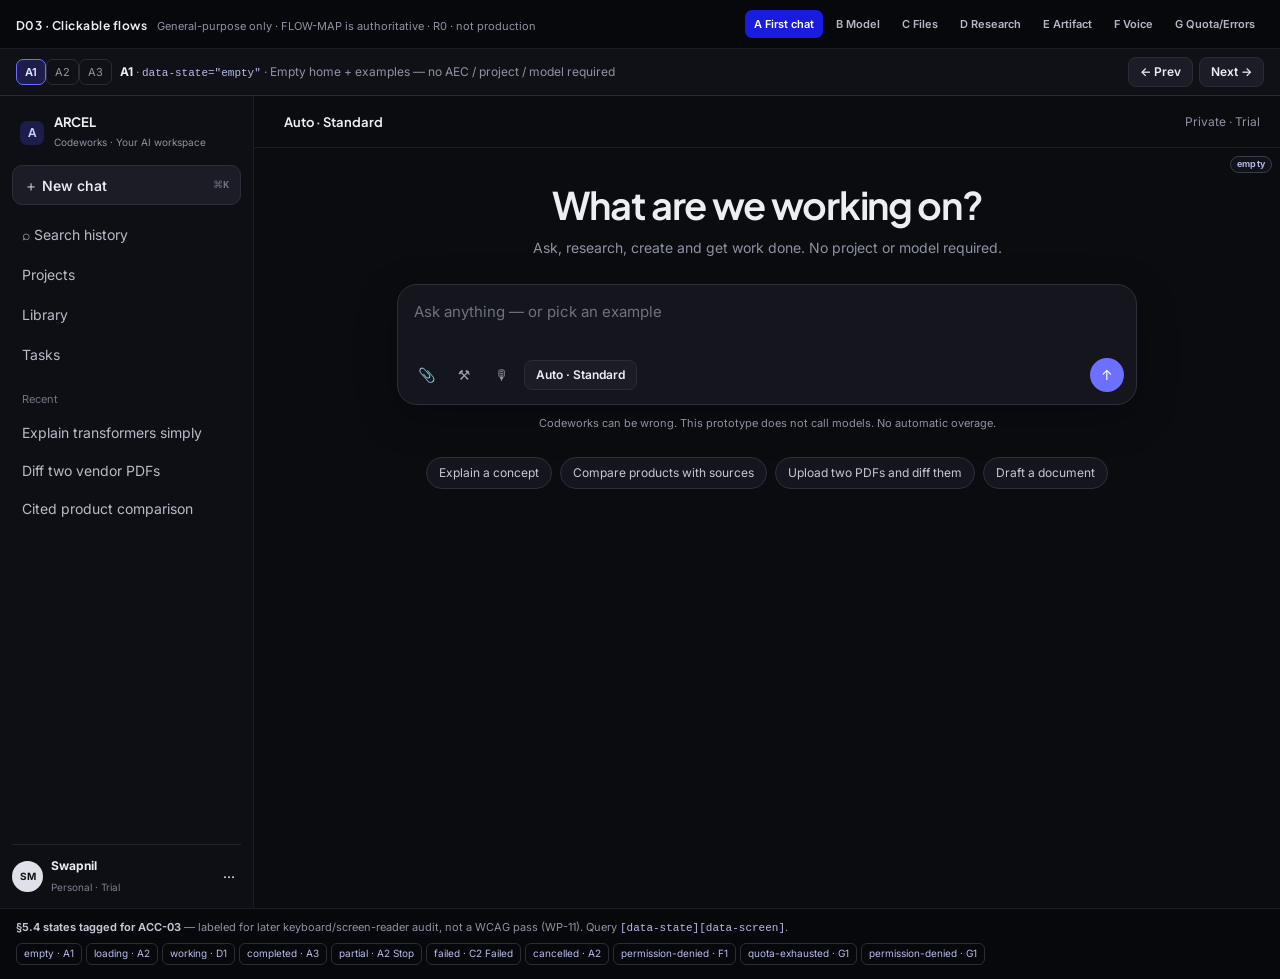
==== commit ec89bf8e: "docs(D03): tag §5.4 states for ACC-03 flow-level audit Add ACC-03 / §5.4 coverage map (clickable scr" ====
--- a/docs/flows/prototype/index.html
+++ b/docs/flows/prototype/index.html
@@ -235,6 +235,28 @@
     .diff { display: grid; grid-template-columns: 1fr 1fr; gap: 10px; margin-top: 12px; }
     .diff > div { border: 1px solid var(--line); border-radius: 10px; padding: 10px; background: var(--elev); font-size: 12px; }
     .diff b { color: #cfd0ff; }
+
+    [data-state]:not(#screenRoot) { position: relative; }
+    .state-tag, [data-state]:not(#screenRoot)::after {
+      content: attr(data-state);
+      display: inline-block; margin-left: 8px; padding: 1px 6px; border-radius: 99px;
+      border: 1px solid #3a3c4a; background: #12131a; color: #b8bce8;
+      font: 650 9px/1.4 Inter, sans-serif; letter-spacing: .02em; vertical-align: middle;
+    }
+    .file[data-state]::after, .banner[data-state]::after, .thread[data-state]::after, .home[data-state]::after, .card[data-state]::after {
+      position: absolute; top: 8px; right: 8px; margin: 0;
+    }
+    .acc-legend {
+      padding: 10px 16px 14px; background: #07080c; border-top: 1px solid #1c1d24;
+      color: #8d93a3; font-size: 11px;
+    }
+    .acc-legend strong { color: #c5c8d4; font-weight: 650; }
+    .acc-legend .jumps { display: flex; flex-wrap: wrap; gap: 4px; margin-top: 6px; }
+    .acc-legend button {
+      height: 22px; padding: 0 7px; border: 1px solid #2a2c36; border-radius: 6px;
+      color: #b8bce8; font-size: 10px;
+    }
+    .acc-legend button:hover { border-color: #6d6fff; color: #fff; }
 
     @keyframes pulse { 0%, 60%, 100% { transform: translateY(0); opacity: .45; } 30% { transform: translateY(-4px); opacity: 1; } }
     @media (max-width: 860px) {
@@ -303,6 +325,22 @@
   </div>
   <div class="backdrop" id="backdrop" hidden></div>
   <div id="float"></div>
+  <footer class="acc-legend" id="acc-legend">
+    <strong>§5.4 states tagged for ACC-03</strong>
+    — labeled for later keyboard/screen-reader audit, not a WCAG pass (WP-11). Query <code>[data-state][data-screen]</code>.
+    <div class="jumps" role="navigation" aria-label="§5.4 state demos">
+      <button type="button" data-demo="A1" data-demo-state="">empty · A1</button>
+      <button type="button" data-demo="A2" data-demo-state="">loading · A2</button>
+      <button type="button" data-demo="D1" data-demo-state="working">working · D1</button>
+      <button type="button" data-demo="A3" data-demo-state="">completed · A3</button>
+      <button type="button" data-demo="A2" data-demo-state="partial">partial · A2 Stop</button>
+      <button type="button" data-demo="C2" data-demo-state="">failed · C2 Failed</button>
+      <button type="button" data-demo="A2" data-demo-state="cancelled">cancelled · A2</button>
+      <button type="button" data-demo="F1" data-demo-state="permission-denied">permission-denied · F1</button>
+      <button type="button" data-demo="G1" data-demo-state="quota-exhausted">quota-exhausted · G1</button>
+      <button type="button" data-demo="G1" data-demo-state="permission-denied">permission-denied · G1</button>
+    </div>
+  </footer>
 
   <script>
     const FLOWS = [
@@ -396,6 +434,24 @@
       render();
     }
     function shift(d) { go(ORDER[Math.max(0, Math.min(ORDER.length - 1, ORDER.indexOf(state.screen) + d))]); }
+    function applyDemo(screen, st) {
+      if (!ORDER.includes(screen)) return;
+      state.ia = null;
+      state.a2Outcome = screen === "A2" && (st === "partial" || st === "cancelled") ? st : null;
+      state.d1Phase = screen === "D1" && st === "working" ? "running" : screen === "D1" && st === "cancelled" ? "cancelled" : "plan";
+      state.micDenied = screen === "F1" && st === "permission-denied";
+      state.recording = screen === "F1" && st === "working";
+      state.highlightFailed = screen === "C2" && st === "failed";
+      state.errorKind = screen === "G1" && st === "quota-exhausted" ? "quota"
+        : screen === "G1" && st === "permission-denied" ? "denied"
+        : screen === "G1" && st === "failed" ? "network"
+        : "ready";
+      if (screen === "B1" && state.screen !== "B1") state.priorState = computeStateFor(state.screen);
+      state.screen = screen;
+      state.menu = null;
+      closeFloat();
+      render();
+    }
 
     function composer({ streaming = false, placeholder = "Message Codeworks…" } = {}) {
       const intel = state.locked
@@ -463,7 +519,7 @@
     }
 
     function screenA1() {
-      shell(`<main class="home"><div class="welcome">
+      shell(`<main class="home" data-state="empty"><div class="welcome">
         <h1>What are we working on?</h1>
         <p>Ask, research, create and get work done. No project or model required.</p>
         ${composer({ placeholder: "Ask anything — or pick an example" })}
@@ -479,21 +535,22 @@
       const stopped = state.a2Outcome === "partial";
       const cancelled = state.a2Outcome === "cancelled";
       const body = cancelled
-        ? `<div class="banner muted"><strong>Cancelled</strong>Run stopped before a complete answer. Unused reservation released.</div>`
+        ? `<div class="banner muted" data-state="cancelled"><strong>Cancelled</strong>Run stopped before a complete answer. Unused reservation released.</div>`
         : stopped
-          ? `<div class="banner muted"><strong>Partial</strong>You pressed Stop. A retry is a new attempt — nothing is spliced.</div>
+          ? `<div class="banner muted" data-state="partial"><strong>Partial</strong>You pressed Stop. A retry is a new attempt — nothing is spliced.</div>
              <p>A transformer is a pattern for turning a sequence into another sequence. It does not…</p>`
           : `<p>A transformer is a pattern for turning a sequence (words, tokens) into another sequence. Attention looks at the whole context at once.</p>
              <div class="thinking" aria-label="Working"><i></i><i></i><i></i></div>
              <p style="color:var(--muted);font-size:12px">Loading · Auto chose Helix Balanced · no private chain-of-thought</p>
              <div class="actions"><button type="button" data-action="cancel-run">Cancel run</button></div>`;
-      shell(`<div class="thread-wrap"><div class="thread" id="messages">
+      const threadState = cancelled ? "cancelled" : stopped ? "partial" : "loading";
+      shell(`<div class="thread-wrap"><div class="thread" id="messages" data-state="${threadState}">
         <article class="msg-user"><div>${esc(state.prompt || "Explain transformers like I am new to machine learning.")}</div></article>
         ${ai(body)}
       </div></div>`, { streaming: !stopped && !cancelled });
     }
     function screenA3() {
-      shell(`<div class="thread-wrap"><div class="thread" id="messages">
+      shell(`<div class="thread-wrap"><div class="thread" id="messages" data-state="completed">
         <article class="msg-user"><div>${esc(state.prompt || "Explain transformers like I am new to machine learning.")}</div></article>
         ${ai(`<p>A transformer turns a sequence into another sequence. Attention lets each token see the rest of the context, which is why long instructions and files stay usable in one conversation.</p>
           <p>Say if you want a more formal tone — same thread, no new chat.</p>${actionBar()}`)}
@@ -528,7 +585,7 @@
       </div>`);
     }
     function screenC1() {
-      shell(`<div class="thread-wrap"><div class="card-list"><div class="card">
+      shell(`<div class="thread-wrap"><div class="card-list"><div class="card" data-state="loading">
         <h2>Uploading · 2 files</h2>
         <p style="color:var(--muted)">Extraction must finish before the model can use a file. Limits shown are test targets.</p>
         <div class="file" data-state="loading"><div><strong>acme-security.pdf</strong><br><small>1.8 MiB · PDF · indexing pages…</small><div class="bar"><span style="width:72%"></span></div></div><span class="pill load">Uploading</span></div>
@@ -545,7 +602,7 @@
           <p style="color:var(--muted);font-size:12px">Original revisions · locators preserved</p>
         </div></div>
       </aside>`;
-      shell(`<div class="thread-wrap"><div class="thread" id="messages">
+      shell(`<div class="thread-wrap"><div class="thread" id="messages" data-state="${state.highlightFailed ? "failed" : "working"}">
         <article class="msg-user"><div>Diff these two PDFs on retention and give me a workbook of the totals.</div></article>
         ${ai(`<p>Page-level diff below. Helix pages 4–5 were unreadable — disclosed, not invented.</p>
           <div class="file" data-state="ready"><div><strong>acme-security.pdf</strong><br><small>Ready · cited p.12</small></div><span class="pill ready">Ready</span></div>
@@ -562,19 +619,20 @@
       const running = state.d1Phase === "running";
       const cancelled = state.d1Phase === "cancelled";
       const inner = cancelled
-        ? `<div class="banner muted"><strong>Cancelled</strong>Research did not complete. Unused reservation released.</div>
+        ? `<div class="banner muted" data-state="cancelled"><strong>Cancelled</strong>Research did not complete. Unused reservation released.</div>
            <div class="actions"><button type="button" class="primary" data-action="reset-research">Restart plan</button></div>`
         : running
-          ? `<p>Running asynchronously — you can close this tab.</p><div class="bar"><span style="width:62%"></span></div>
+          ? `<div data-state="working"><p>Running asynchronously — you can close this tab.</p><div class="bar"><span style="width:62%"></span></div>
              <p style="color:var(--muted);font-size:12px">Working · 5/12 reads · heartbeat 4s ago</p>
              <div class="actions"><button type="button" class="primary" data-go="D2">Open report</button>
-             <button type="button" data-action="cancel-research">Cancel</button></div>`
+             <button type="button" data-action="cancel-research">Cancel</button></div></div>`
           : `<p>Scope: <strong>Web</strong> (files off · connectors off).</p>
              <ol><li>Collect current public pricing and capability pages.</li><li>Reconcile contradictions; prefer primary sources.</li><li>Write a cited comparison with limitations.</li></ol>
-             <div class="banner warn"><strong>Estimate — confirm</strong>About 6 minutes · ~12 search reads · above Quick, inside Standard Deep allowance. High-cost work waits for confirm.</div>
+             <div class="banner warn" data-state="empty"><strong>Estimate — confirm</strong>About 6 minutes · ~12 search reads · above Quick, inside Standard Deep allowance. High-cost work waits for confirm.</div>
              <div class="actions"><button type="button" class="primary" data-action="start-research">Confirm and start</button>
              <button type="button" data-action="cancel-research">Cancel</button></div>`;
-      shell(`<div class="thread-wrap"><div class="card-list"><div class="card">
+      const d1State = cancelled ? "cancelled" : running ? "working" : "empty";
+      shell(`<div class="thread-wrap"><div class="card-list"><div class="card" data-state="${d1State}">
         <h2>${cancelled ? "Research cancelled" : running ? "Research running" : "Deep research plan"}</h2>${inner}
       </div></div></div>`);
     }
@@ -585,7 +643,7 @@
           <button type="button">2 · docs.vendor.com/models · 2 Sep 2026</button>
           <button type="button">3 · support.vendor.com/research</button>
         </div></div></aside>`;
-      shell(`<div class="thread-wrap"><div class="thread">
+      shell(`<div class="thread-wrap"><div class="thread" id="messages" data-state="completed">
         <article class="msg-user"><div>Compare three general-purpose AI clients on search, files and artifacts.</div></article>
         ${ai(`<div class="doc"><h3>Comparison report</h3>
           <p><strong>Methodology.</strong> Web-only retrieval. Primary vendor docs preferred.</p>
@@ -612,7 +670,7 @@
           <button type="button" class="${v === "v2" ? "active" : ""}" data-ver="v2">v2 · formal tone</button>
           <button type="button" data-action="restore">Restore v2 as new version</button>
         </div></div></aside>`;
-      shell(`<div class="thread-wrap"><div class="thread">
+      shell(`<div class="thread-wrap"><div class="thread" id="messages" data-state="completed">
         <article class="msg-user"><div>Draft a one-page brief I can edit.</div></article>
         ${ai(`<p>Select-revise keeps history. Restore writes a <strong>new</strong> version; it does not destroy ${v}.</p>${actionBar()}`)}
       </div></div>`, { split: true, panel });
@@ -620,10 +678,11 @@
     function screenF1() {
       const denied = state.micDenied;
       const rec = state.recording && !denied;
-      shell(`<div class="thread-wrap"><div class="thread" id="messages">
-        ${denied ? `<div class="banner muted"><strong>Permission denied</strong>Microphone access was blocked. Dictation did not start.</div>
+      const fState = denied ? "permission-denied" : rec ? "working" : state.transcript ? "completed" : "empty";
+      shell(`<div class="thread-wrap"><div class="thread" id="messages" data-state="${fState}">
+        ${denied ? `<div class="banner muted" data-state="permission-denied"><strong>Permission denied</strong>Microphone access was blocked. Dictation did not start.</div>
           <div class="actions"><button type="button" data-action="mic-reset">Try mic again</button></div>` : ""}
-        ${rec ? `<div class="banner danger rec"><span class="dot"></span><div><strong>Recording</strong>Visible indicator. Cancel discards capture. Transcript is editable in the composer before send.</div></div>
+        ${rec ? `<div class="banner danger rec" data-state="working"><span class="dot"></span><div><strong>Recording</strong>Visible indicator. Cancel discards capture. Transcript is editable in the composer before send.</div></div>
           <div class="actions"><button type="button" data-action="cancel-voice">Cancel capture</button>
           <button type="button" data-action="insert-voice">Insert transcript</button></div>` : ""}
         ${!denied && state.transcript ? `<article class="msg-user"><div>${esc(state.transcript)}</div></article>
@@ -638,17 +697,17 @@
         ["quota","Quota"],["rate","Rate limited"],["highcost","High-cost"],["denied","Permission"]
       ];
       const bodies = {
-        ready: `<div class="banner ok"><strong>Usage remaining: 82% · renews 1 Oct 2026</strong>Trial · no unlimited copy. A long or multi-model task costs more than a short answer. Screen root <code>empty</code>.</div>`,
-        network: `<div class="banner muted"><strong>Network error</strong>Request id req_8f21. Nothing stored as an assistant message. Safe to retry.</div>`,
-        refusal: `<div class="banner danger"><strong>Refusal</strong>The model declined this request. A refusal is not a trigger to try another model to evade policy.</div>`,
-        quota: `<div class="banner quota"><strong>Quota exhausted · remaining 0</strong>Deep research and named premium models are paused. Existing work stays viewable. There is <strong>no automatic overage</strong>.</div>
+        ready: `<div class="banner ok" data-state="empty"><strong>Usage remaining: 82% · renews 1 Oct 2026</strong>Trial · no unlimited copy. A long or multi-model task costs more than a short answer. Screen root <code>empty</code>.</div>`,
+        network: `<div class="banner muted" data-state="failed"><strong>Network error</strong>Request id req_8f21. Nothing stored as an assistant message. Safe to retry.</div>`,
+        refusal: `<div class="banner danger" data-state="failed"><strong>Refusal</strong>The model declined this request. A refusal is not a trigger to try another model to evade policy.</div>`,
+        quota: `<div class="banner quota" data-state="quota-exhausted"><strong>Quota exhausted · remaining 0</strong>Deep research and named premium models are paused. Existing work stays viewable. There is <strong>no automatic overage</strong>.</div>
           <div class="actions"><button type="button" class="primary" data-action="cheaper">Use cheaper route · Auto · Quick</button>
           <button type="button" data-ia="usage">View usage</button>
           <button type="button" class="ghost" title="Requires separate opt-in and cap">Explicit top-up…</button></div>`,
-        rate: `<div class="banner warn"><strong>Rate limited</strong>Too many concurrent runs. Wait or cancel an in-flight job. This is not quota exhaustion.</div>`,
-        highcost: `<div class="banner warn"><strong>High-cost confirmation</strong>Deep research + image generation is outside your pre-approved allowance. Confirm to reserve budget, or pick a cheaper route. No silent spend.</div>
+        rate: `<div class="banner warn" data-state="failed"><strong>Rate limited</strong>Too many concurrent runs. Wait or cancel an in-flight job. This is not quota exhaustion.</div>`,
+        highcost: `<div class="banner warn" data-state="failed"><strong>High-cost confirmation</strong>Deep research + image generation is outside your pre-approved allowance. Confirm to reserve budget, or pick a cheaper route. No silent spend.</div>
           <div class="actions"><button type="button" class="primary">Confirm estimate</button><button type="button" data-action="cheaper">Cheaper route</button></div>`,
-        denied: `<div class="banner muted"><strong>Permission denied</strong>Drive search is not connected. General file upload still works.</div>`
+        denied: `<div class="banner muted" data-state="permission-denied"><strong>Permission denied</strong>Drive search is not connected. General file upload still works.</div>`
       };
       shell(`<div class="thread-wrap"><div class="card-list"><div class="card">
         <h2>Usage and distinct errors</h2>
@@ -752,6 +811,11 @@
     $("flow-tabs").addEventListener("click", e => {
       const b = e.target.closest("[data-flow]"); if (!b) return;
       persistPrompt(); state.ia = null; go(FLOWS.find(f => f.id === b.dataset.flow).screens[0]);
+    });
+    $("acc-legend").addEventListener("click", e => {
+      const b = e.target.closest("[data-demo]"); if (!b) return;
+      persistPrompt();
+      applyDemo(b.dataset.demo, b.dataset.demoState || "");
     });
     $("prev").addEventListener("click", () => { persistPrompt(); state.ia = null; shift(-1); });
     $("next").addEventListener("click", () => { persistPrompt(); state.ia = null; shift(1); });
